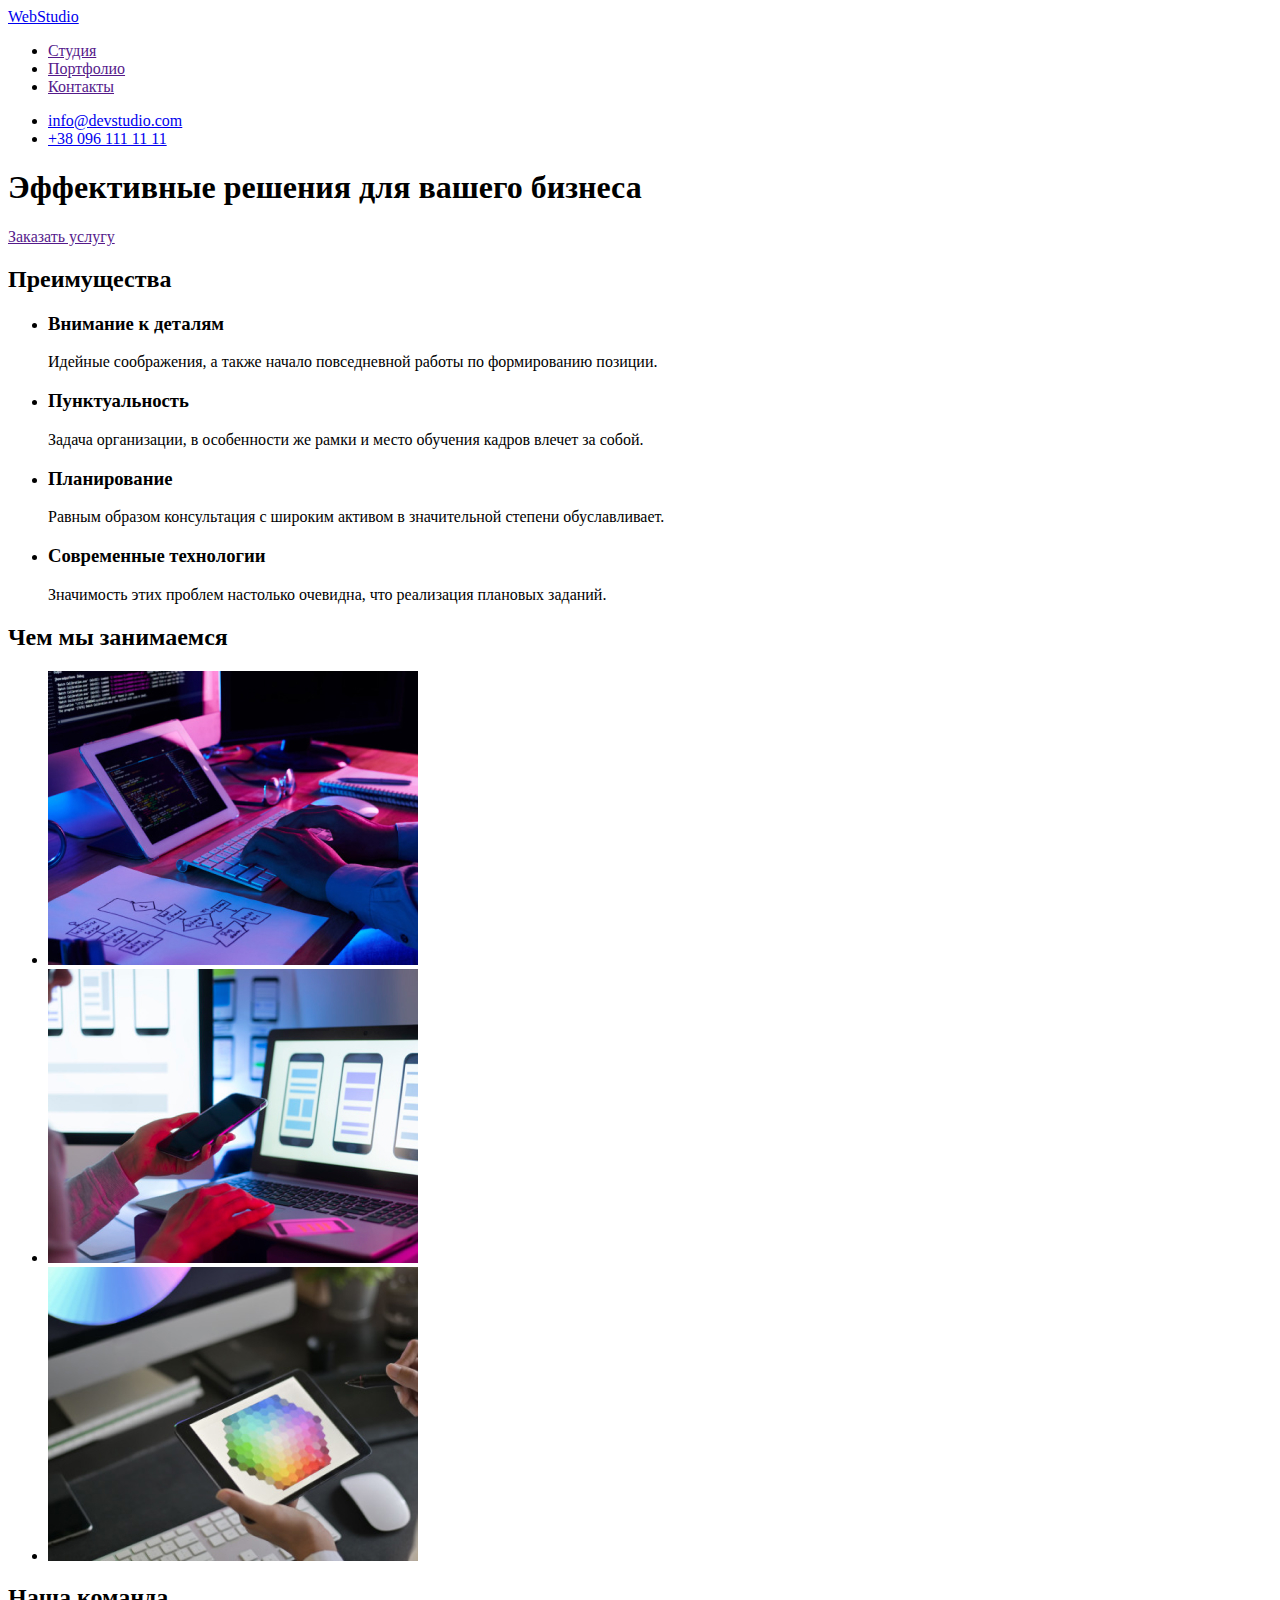
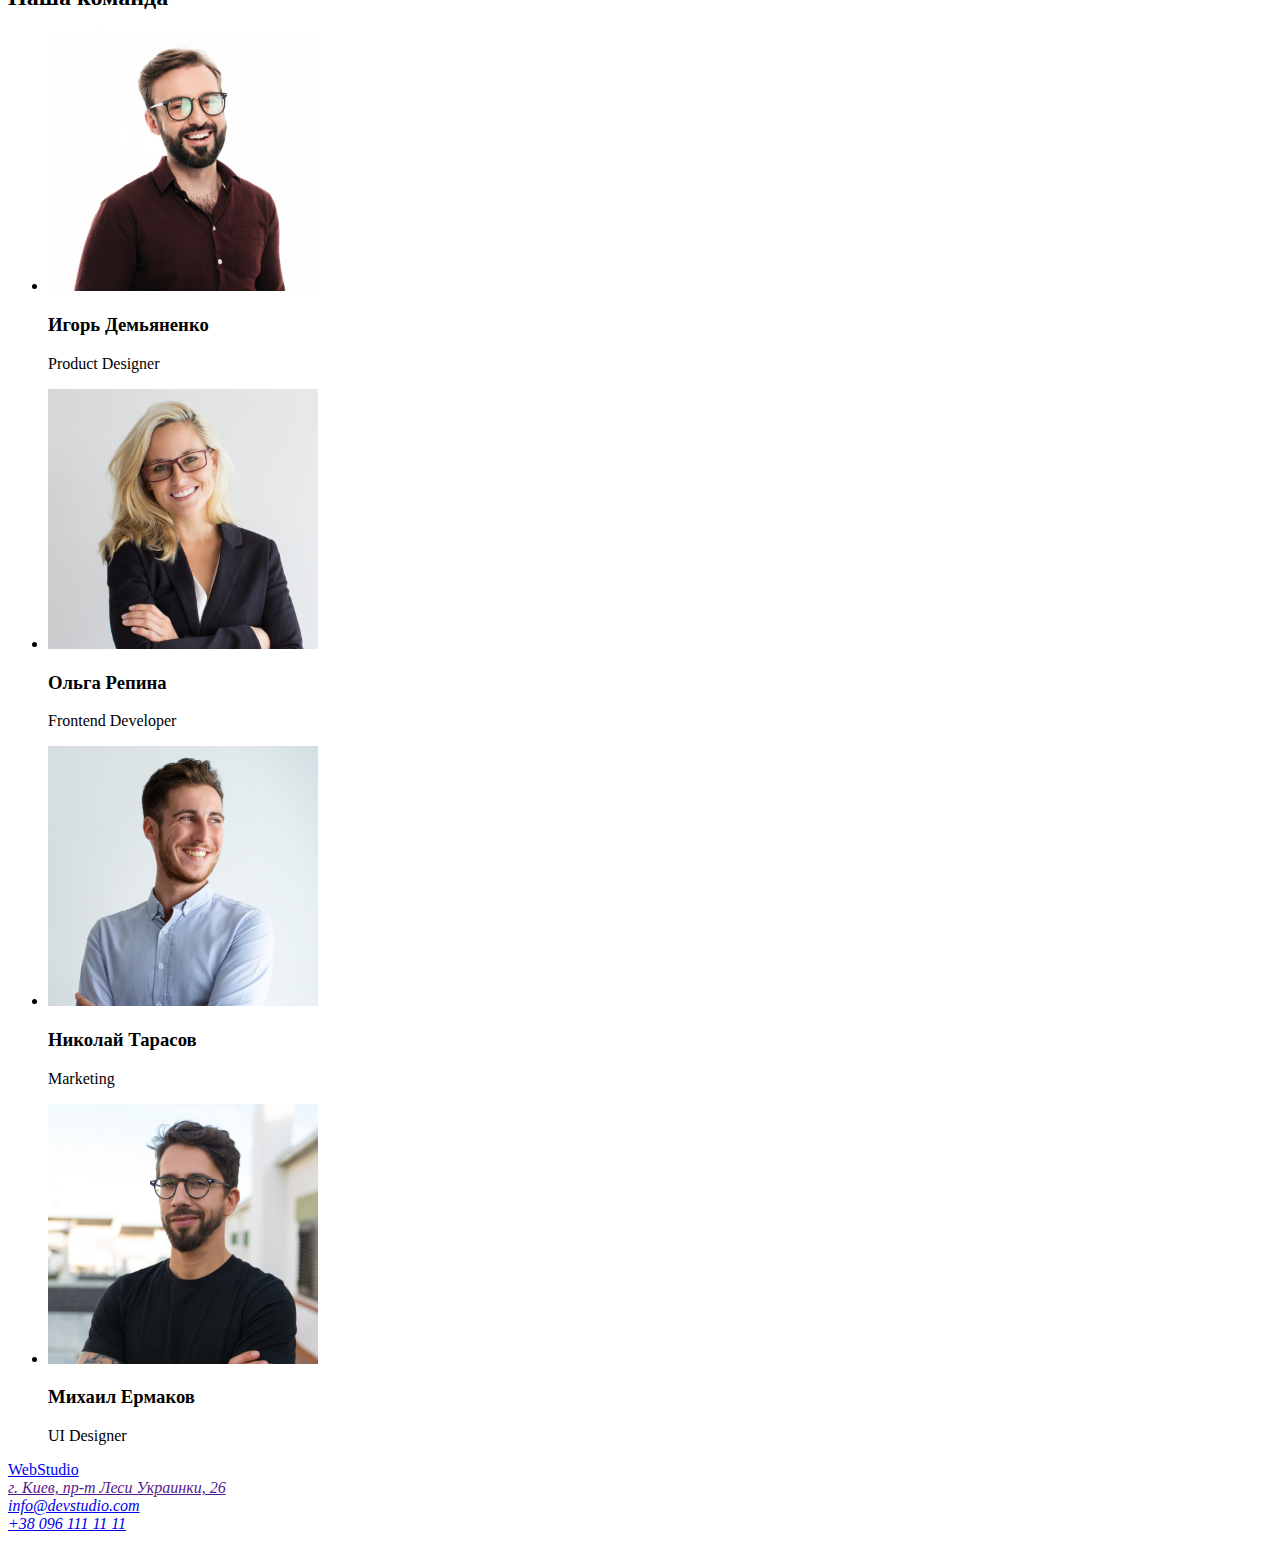
==== index.html @ 6c57a17e "Изменяет футер" ====
<!DOCTYPE html>
<html lang="en">
<head>
    <meta charset="UTF-8">
    <meta http-equiv="X-UA-Compatible" content="IE=edge">
    <meta name="viewport" content="width=device-width, initial-scale=1.0">
    <title>Web Studio</title>
</head>
<body>
        <!-- Шапка сайта-->
    <header>
        <nav>
            <a href="./index.html">WebStudio</a>
        <ul>
            <li><a href="">Студия</a></li>
            <li><a href="">Портфолио</a></li>
            <li><a href="">Контакты</a></li>
        </ul>
        </nav>
        <ul>
            <li><a href="mailto:info@devstudio.com">info@devstudio.com</a></li>
            <li><a href="tel:+38 096 111 11 11">+38 096 111 11 11</a></li>
        </ul>
    </header>
    <main>
             <!-- Герой -->
        <section>
            <h1>Эффективные решения для вашего бизнеса</h1>
            <a href="">Заказать услугу</a>
        </section>
            <!-- Преимущества -->
        <section>
            <h2>Преимущества</h2>
            <ul>
                <li>
                    <h3>Внимание к деталям</h3>
                    <p>Идейные соображения, а также начало повседневной работы по формированию позиции.</p>
                </li>
                <li>
                    <h3>Пунктуальность</h3>
                    <p>Задача организации, в особенности же рамки и место обучения кадров влечет за собой.</p>
                </li>
                <li>
                    <h3>Планирование</h3>
                    <p>Равным образом консультация с широким активом в значительной степени обуславливает.</p>
                </li>
                <li>
                    <h3>Современные технологии</h3>
                    <p>Значимость этих проблем настолько очевидна, что реализация плановых заданий.</p>
                </li>
            </ul>
        </section>
             <!-- Чем мы занимаемся -->
        <section>
            <h2>Чем мы занимаемся</h2>
            <ul>
                <li><a href=""><img src="./images/imgcomp.jpg" alt="робота за компютером" width="370" height="294"></a></li>
                <li><a href=""><img src="./images/imgtelefon.jpg" alt="робота за компютером" width="370" height="294"></a></li>
                <li><a href=""><img src="./images/imgrutina.jpg" alt="подбор цветов" width="370" height="294"></a></li>
            </ul>
        </section>
            <!-- Наша команда -->
        <section>
            <h2>Наша команда</h2>
            <ul>
                <li>
                    <img src="./images/Designer.jpg" alt="" width="270" height="260">
                    <h3>Игорь Демьяненко</h3>
                    <p>Product Designer</p>
                </li>
                <li>
                    <img src="./images/frontend_developer.jpg" alt="" width="270" height="260">
                    <h3>Ольга Репина</h3>
                    <p>Frontend Developer</p>
                </li>
                <li>
                    <img src="./images/marketing.jpg" alt="" width="270" height="260">
                    <h3>Николай Тарасов</h3>
                    <p>Marketing</p>
                </li>
                <li>
                    <img src="./images/UI_Designer.jpg" alt="" width="270" height="260">
                    <h3>Михаил Ермаков</h3>
                    <p>UI Designer</p>
                </li>
            </ul>
        </section>

    </main>
    <footer>
        <div>
            <a href="./index.html">WebStudio</a>
            <address>
               <a href="">г. Киев, пр-т Леси Украинки, 26</a> <br>
                <a href="mailto:info@devstudio.com">info@devstudio.com</a> <br>
                <a href="tel:+38 096 111 11 11">+38 096 111 11 11</a>
            
            </address>
        </div>
    </footer>
</body>
</html>
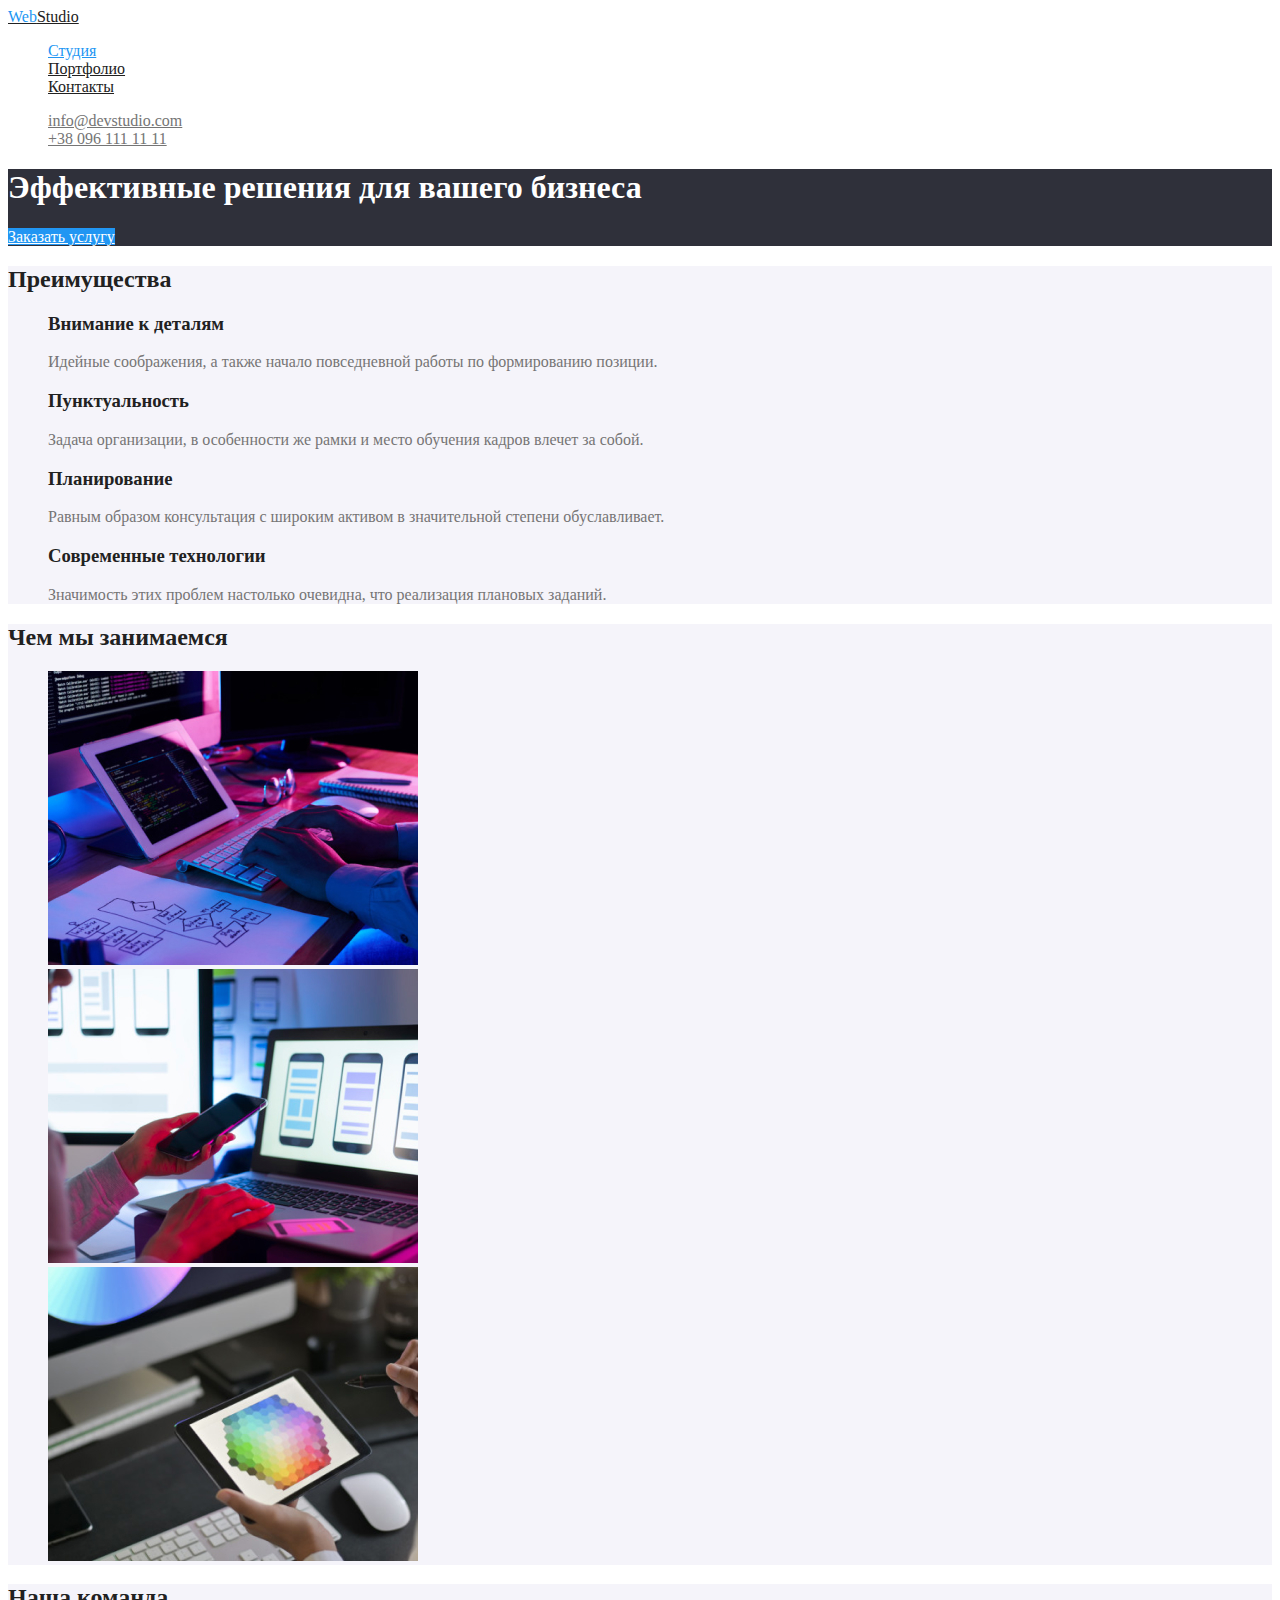
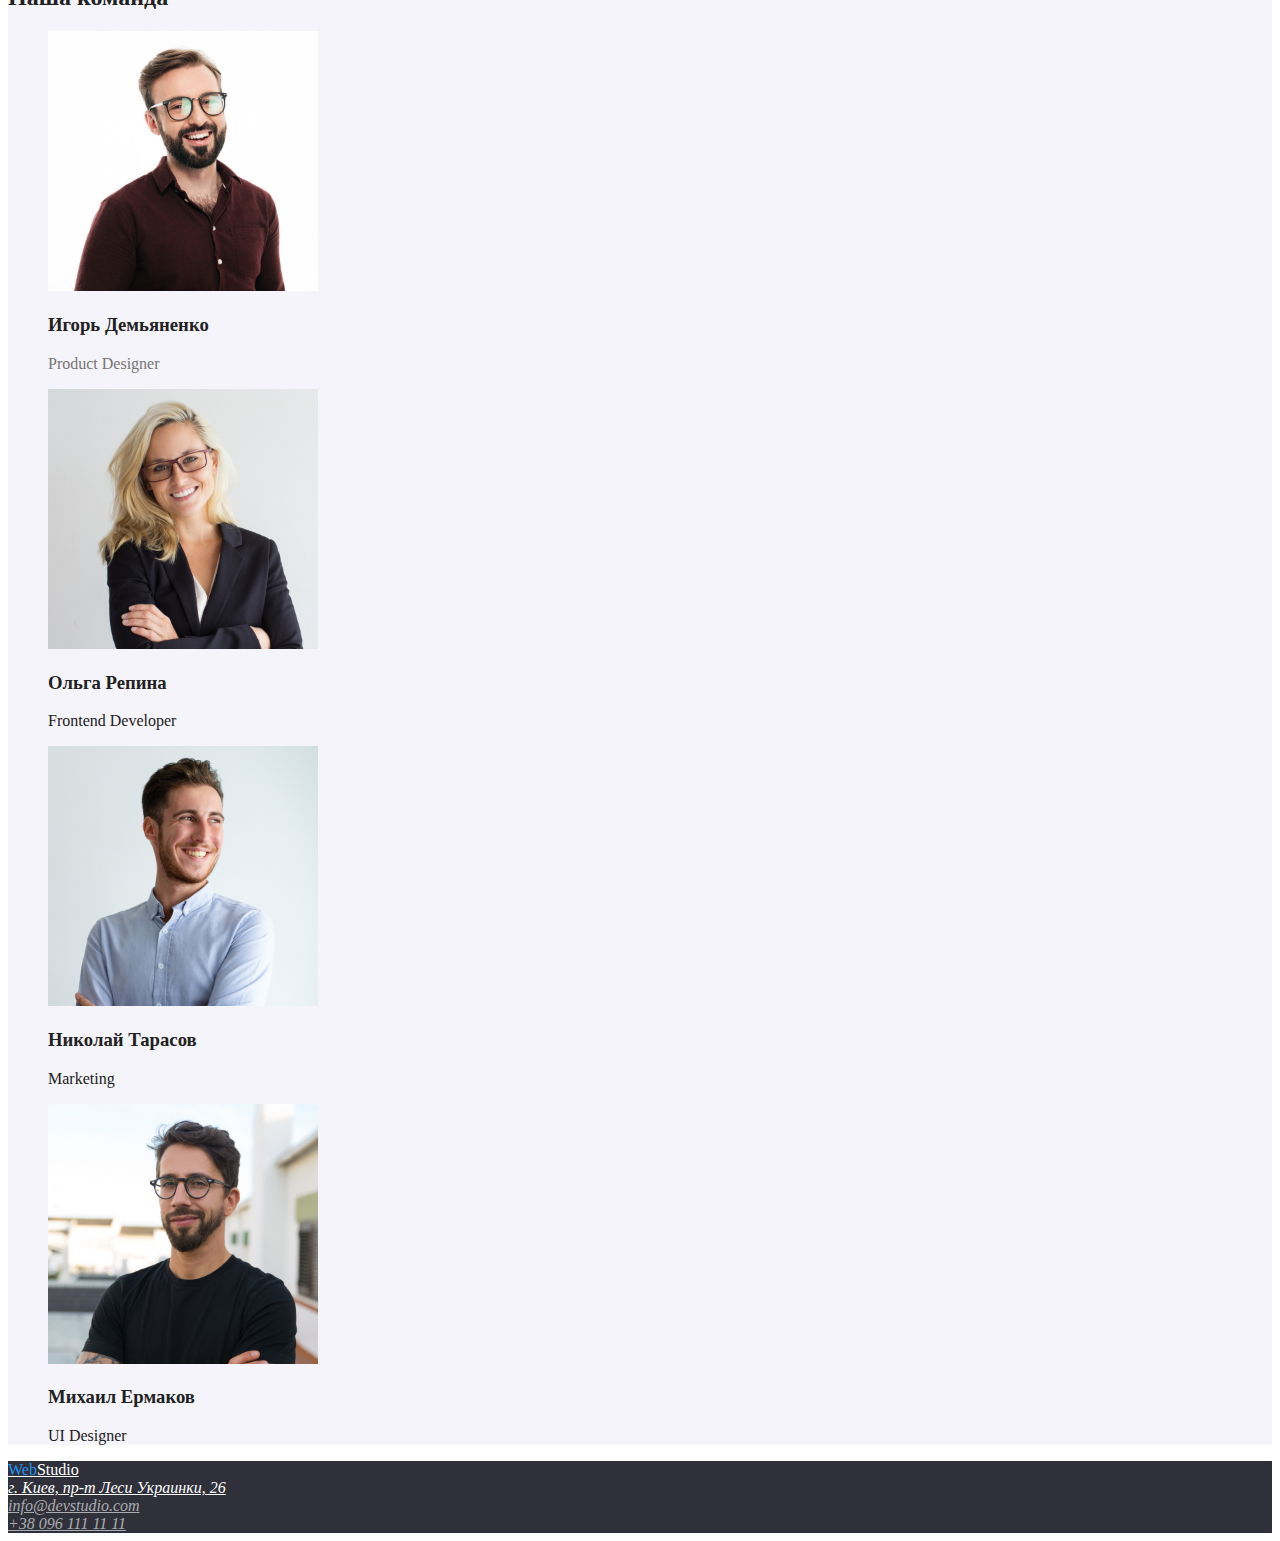
==== commit 01b614e4: "Добавляет стили в index.html" ====
--- a/index.html
+++ b/index.html
@@ -1,99 +1,101 @@
 <!DOCTYPE html>
-<html lang="en">
+<html lang="ru">
 <head>
     <meta charset="UTF-8">
     <meta http-equiv="X-UA-Compatible" content="IE=edge">
     <meta name="viewport" content="width=device-width, initial-scale=1.0">
     <title>Web Studio</title>
+    <link rel="stylesheet" href="./css/styles.css">
 </head>
 <body>
         <!-- Шапка сайта-->
-    <header>
+    <header class="page-header">
         <nav>
-            <a href="./index.html">WebStudio</a>
-        <ul>
-            <li><a href="">Студия</a></li>
-            <li><a href="">Портфолио</a></li>
-            <li><a href="">Контакты</a></li>
+            <a href="./index.html" class="logo"> <span class="logo-accent">Web</span>Studio</a>
+        <ul class="site-nav list">
+            <li><a href="./index.html" class="link current">Студия</a></li>
+            <li><a href="./portfolio.html" class="link">Портфолио</a></li>
+            <li><a href="" class="link">Контакты</a></li>
         </ul>
         </nav>
-        <ul>
-            <li><a href="mailto:info@devstudio.com">info@devstudio.com</a></li>
-            <li><a href="tel:+38 096 111 11 11">+38 096 111 11 11</a></li>
+        <ul class="auth-nav list">
+            <li><a href="mailto:info@devstudio.com" class="link">info@devstudio.com</a></li>
+            <li><a href="tel:380961111111" class="link">+38 096 111 11 11</a></li>
         </ul>
     </header>
     <main>
              <!-- Герой -->
-        <section>
-            <h1>Эффективные решения для вашего бизнеса</h1>
-            <a href="">Заказать услугу</a>
+        <section class="section-hero">
+            <h1 class="hero-title">Эффективные решения для вашего бизнеса</h1>
+            <a href="" class="botton list">Заказать услугу</a>
         </section>
             <!-- Преимущества -->
-        <section>
-            <h2>Преимущества</h2>
-            <ul>
+        <section class="section">
+            <h2 class="section-title">Преимущества</h2>
+            <ul class="section-features list">
                 <li>
-                    <h3>Внимание к деталям</h3>
-                    <p>Идейные соображения, а также начало повседневной работы по формированию позиции.</p>
+                    <h3 >Внимание к деталям</h3>
+                    <p class="text">Идейные соображения, а также начало повседневной работы по формированию позиции.</p>
                 </li>
                 <li>
-                    <h3>Пунктуальность</h3>
-                    <p>Задача организации, в особенности же рамки и место обучения кадров влечет за собой.</p>
+                    <h3 >Пунктуальность</h3>
+                    <p class="text">Задача организации, в особенности же рамки и место обучения кадров влечет за собой.</p>
                 </li>
                 <li>
-                    <h3>Планирование</h3>
-                    <p>Равным образом консультация с широким активом в значительной степени обуславливает.</p>
+                    <h3 >Планирование</h3>
+                    <p class="text">Равным образом консультация с широким активом в значительной степени обуславливает.</p>
                 </li>
                 <li>
-                    <h3>Современные технологии</h3>
-                    <p>Значимость этих проблем настолько очевидна, что реализация плановых заданий.</p>
+                    <h3 >Современные технологии</h3>
+                    <p class="text">Значимость этих проблем настолько очевидна, что реализация плановых заданий.</p>
                 </li>
             </ul>
         </section>
              <!-- Чем мы занимаемся -->
-        <section>
-            <h2>Чем мы занимаемся</h2>
-            <ul>
+        <section class="section">
+            <h2 class="section-title">Чем мы занимаемся</h2>
+            <ul class="section-work list">
                 <li><a href=""><img src="./images/imgcomp.jpg" alt="робота за компютером" width="370" height="294"></a></li>
                 <li><a href=""><img src="./images/imgtelefon.jpg" alt="робота за компютером" width="370" height="294"></a></li>
                 <li><a href=""><img src="./images/imgrutina.jpg" alt="подбор цветов" width="370" height="294"></a></li>
             </ul>
         </section>
             <!-- Наша команда -->
-        <section>
-            <h2>Наша команда</h2>
-            <ul>
+        <section class="section">
+            <h2 class="section-title">Наша команда</h2>
+            <ul class="section-team list">
                 <li>
                     <img src="./images/Designer.jpg" alt="" width="270" height="260">
-                    <h3>Игорь Демьяненко</h3>
-                    <p>Product Designer</p>
+                    <h3 >Игорь Демьяненко</h3>
+                    <p class="text">Product Designer</p>
                 </li>
                 <li>
                     <img src="./images/frontend_developer.jpg" alt="" width="270" height="260">
-                    <h3>Ольга Репина</h3>
+                    <h3 >Ольга Репина</h3>
                     <p>Frontend Developer</p>
                 </li>
                 <li>
                     <img src="./images/marketing.jpg" alt="" width="270" height="260">
-                    <h3>Николай Тарасов</h3>
+                    <h3 >Николай Тарасов</h3>
                     <p>Marketing</p>
                 </li>
                 <li>
                     <img src="./images/UI_Designer.jpg" alt="" width="270" height="260">
-                    <h3>Михаил Ермаков</h3>
+                    <h3 >Михаил Ермаков</h3>
                     <p>UI Designer</p>
                 </li>
             </ul>
         </section>
 
     </main>
-    <footer>
-        <div>
-            <a href="./index.html">WebStudio</a>
+    <!-- Футер -->
+    <footer class="section-footer">
+        <div class="auth-nav">
+            <a href="./index.html" class="logo"> <span class="logo-accent">Web</span>Studio</a>
             <address>
-               <a href="">г. Киев, пр-т Леси Украинки, 26</a> <br>
-                <a href="mailto:info@devstudio.com">info@devstudio.com</a> <br>
-                <a href="tel:+38 096 111 11 11">+38 096 111 11 11</a>
+               <a href="" class="address">г. Киев, пр-т Леси Украинки, 26</a> <br>
+                <a href="mailto:info@devstudio.com" class="contact">info@devstudio.com</a> <br>
+                <a href="tel:380961111111" class="contact">+38 096 111 11 11</a>
             
             </address>
         </div>
--- a/css/styles.css
+++ b/css/styles.css
@@ -0,0 +1,90 @@
+body {
+  color: var(--primary-text-color);
+}
+h1,
+h2,
+h3,
+h4,
+h5,
+h6 {
+  color: var(--primary-text-color);
+}
+.list {
+  list-style: none;
+}
+/* Основной цвет color: */
+:root {
+  --primary-text-color: #212121;
+  --accent-color: #2196f3;
+  --title-text-color: #757575;
+  --secondary-text-color: rgba(255, 255, 255, 0.6);
+  --accent-white-color: #ffffff;
+  --bg-color: #f5f4fa;
+  --bg-color-accent: #2f303a;
+}
+/* Герой */
+.section-hero {
+  background-color: var(--bg-color-accent);
+}
+.section-hero .hero-title {
+  color: var(--accent-white-color);
+}
+.section-hero .botton {
+  color: var(--accent-white-color);
+  background-color: var(--accent-color);
+}
+
+/* Шапка сайта */
+.page-header .logo {
+  color: var(--primary-text-color);
+}
+.page-header .logo-accent {
+  color: var(--accent-color);
+}
+.site-nav .link {
+  color: var(--primary-text-color);
+}
+.site-nav .link:hover,
+.site-nav .link:focus {
+  color: var(--accent-color);
+}
+.site-nav .link.current {
+  color: var(--accent-color);
+}
+
+.auth-nav .link {
+  color: var(--title-text-color);
+}
+.auth-nav .link:hover,
+.auth-nav .link:focus {
+  color: var(--accent-color);
+}
+.section {
+  background-color: var(--bg-color);
+}
+
+/* Преимущества */
+
+.section-features .text {
+  color: var(--title-text-color);
+}
+/* Команда */
+.section-team .text {
+  color: var(--title-text-color);
+}
+/* Футер */
+.section-footer {
+  background-color: var(--bg-color-accent);
+}
+.section-footer .logo {
+  color: var(--accent-white-color);
+}
+.section-footer .logo-accent {
+  color: var(--accent-color);
+}
+.section-footer .address {
+  color: var(--accent-white-color);
+}
+.section-footer .contact {
+  color: var(--secondary-text-color);
+}
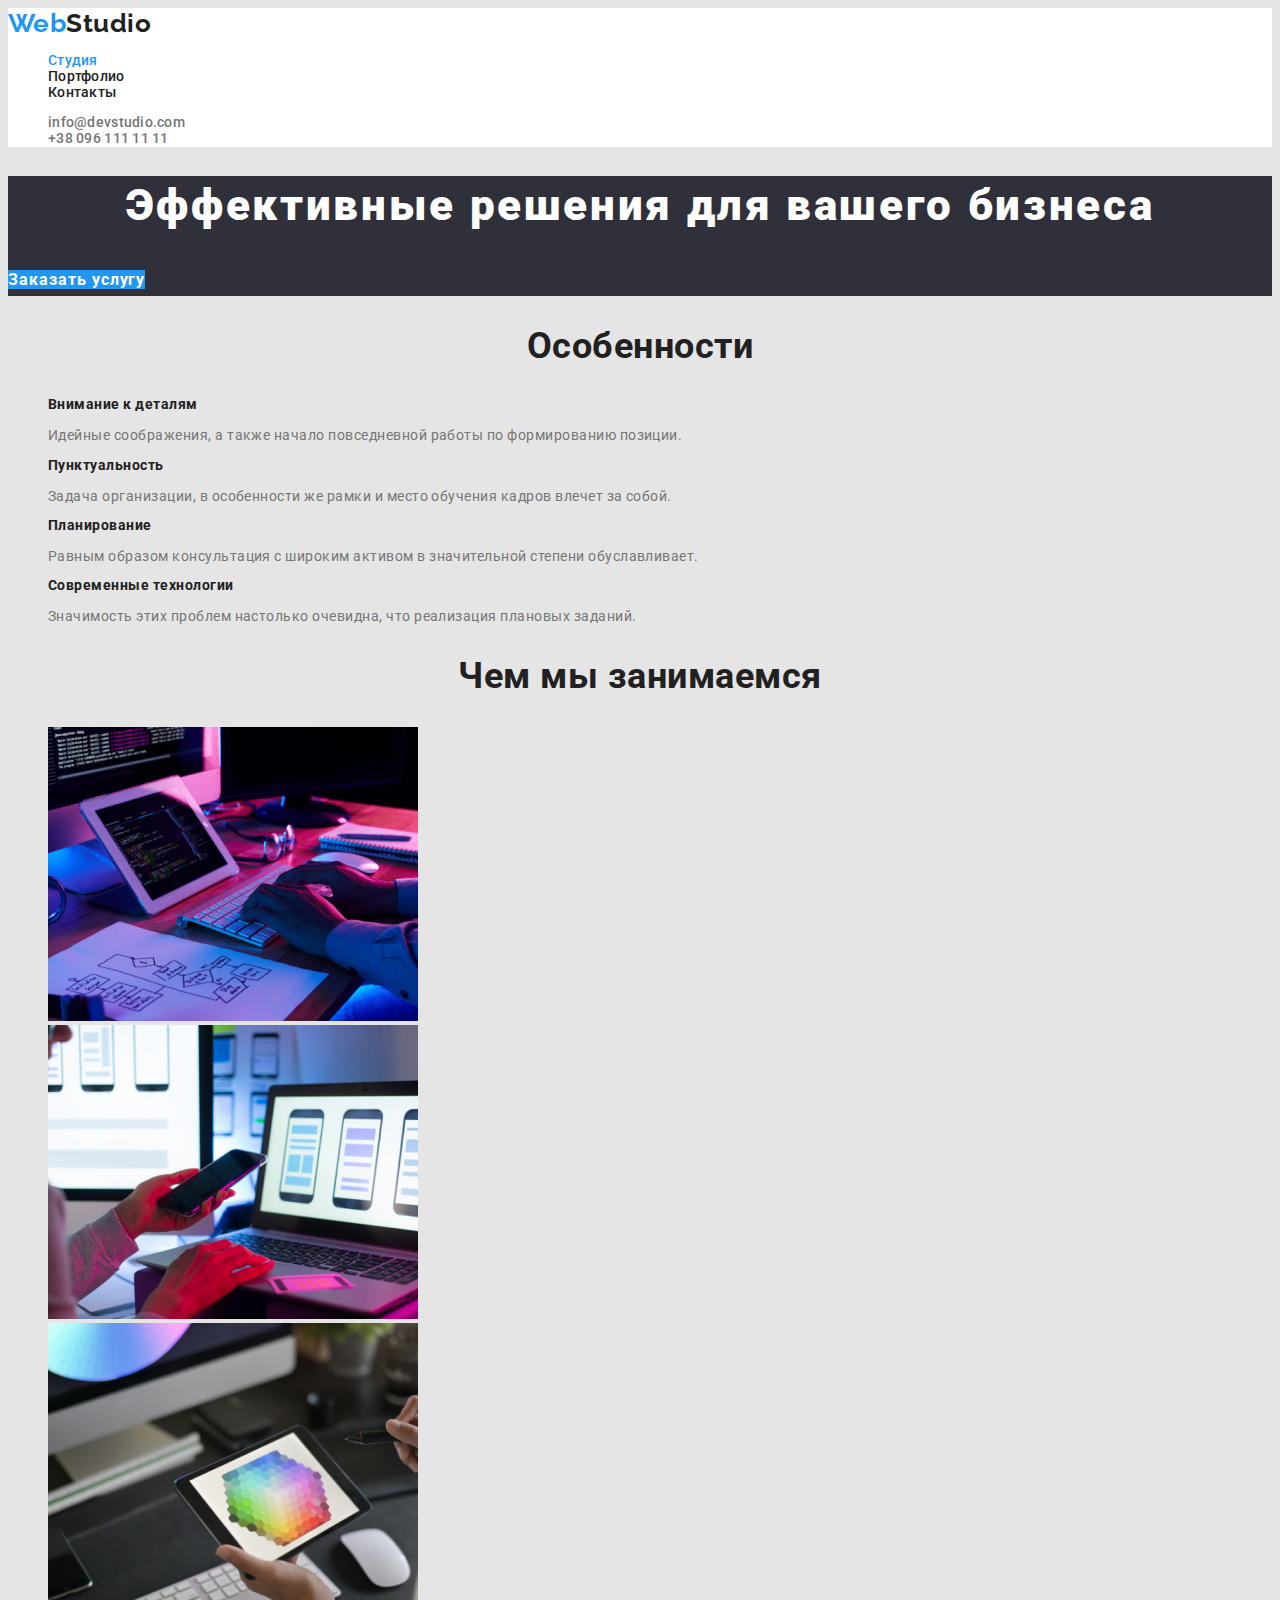
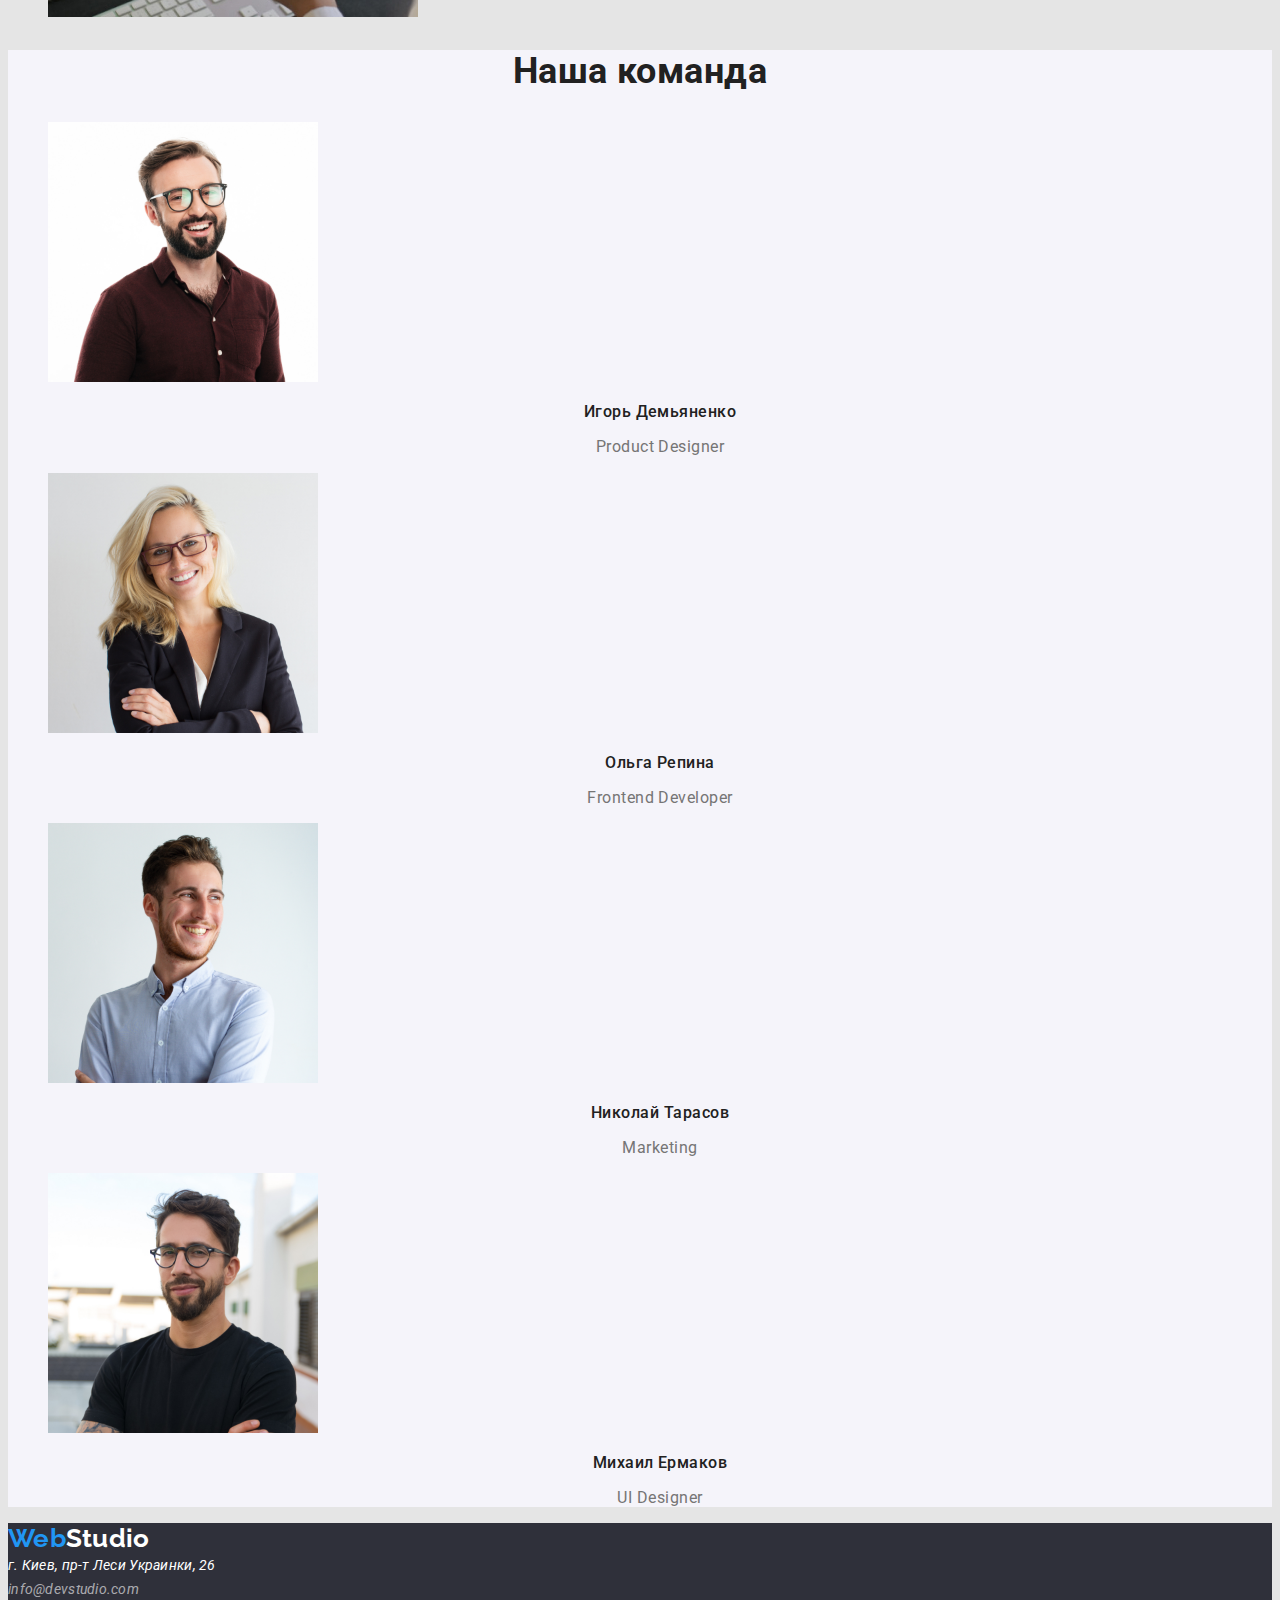
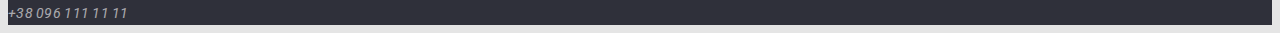
==== commit 657570d1: "Добавляет цвет та стили" ====
--- a/index.html
+++ b/index.html
@@ -5,6 +5,11 @@
     <meta http-equiv="X-UA-Compatible" content="IE=edge">
     <meta name="viewport" content="width=device-width, initial-scale=1.0">
     <title>Web Studio</title>
+    <link rel="preconnect" href="https://fonts.googleapis.com">
+    <link rel="preconnect" href="https://fonts.gstatic.com" crossorigin>
+    <link href="https://fonts.googleapis.com/css2?family=Raleway:wght@700&family=Roboto:wght@400;500;700;900&display=swap"
+        rel="stylesheet">
+
     <link rel="stylesheet" href="./css/styles.css">
 </head>
 <body>
@@ -29,24 +34,24 @@
             <h1 class="hero-title">Эффективные решения для вашего бизнеса</h1>
             <a href="" class="botton list">Заказать услугу</a>
         </section>
-            <!-- Преимущества -->
+            <!-- Особенности -->
         <section class="section">
-            <h2 class="section-title">Преимущества</h2>
+            <h2 class="section-title">Особенности</h2>
             <ul class="section-features list">
                 <li>
-                    <h3 >Внимание к деталям</h3>
+                    <h3 class="subtitle">Внимание к деталям</h3>
                     <p class="text">Идейные соображения, а также начало повседневной работы по формированию позиции.</p>
                 </li>
                 <li>
-                    <h3 >Пунктуальность</h3>
+                    <h3 class="subtitle">Пунктуальность</h3>
                     <p class="text">Задача организации, в особенности же рамки и место обучения кадров влечет за собой.</p>
                 </li>
                 <li>
-                    <h3 >Планирование</h3>
+                    <h3 class="subtitle">Планирование</h3>
                     <p class="text">Равным образом консультация с широким активом в значительной степени обуславливает.</p>
                 </li>
                 <li>
-                    <h3 >Современные технологии</h3>
+                    <h3 class="subtitle">Современные технологии</h3>
                     <p class="text">Значимость этих проблем настолько очевидна, что реализация плановых заданий.</p>
                 </li>
             </ul>
@@ -61,28 +66,28 @@
             </ul>
         </section>
             <!-- Наша команда -->
-        <section class="section">
+        <section class="section team">
             <h2 class="section-title">Наша команда</h2>
             <ul class="section-team list">
                 <li>
                     <img src="./images/Designer.jpg" alt="" width="270" height="260">
-                    <h3 >Игорь Демьяненко</h3>
+                    <h3 class="subtitle">Игорь Демьяненко</h3>
                     <p class="text">Product Designer</p>
                 </li>
                 <li>
                     <img src="./images/frontend_developer.jpg" alt="" width="270" height="260">
-                    <h3 >Ольга Репина</h3>
-                    <p>Frontend Developer</p>
+                    <h3 class="subtitle">Ольга Репина</h3>
+                    <p class="text">Frontend Developer</p>
                 </li>
                 <li>
                     <img src="./images/marketing.jpg" alt="" width="270" height="260">
-                    <h3 >Николай Тарасов</h3>
-                    <p>Marketing</p>
+                    <h3 class="subtitle">Николай Тарасов</h3>
+                    <p class="text">Marketing</p>
                 </li>
                 <li>
                     <img src="./images/UI_Designer.jpg" alt="" width="270" height="260">
-                    <h3 >Михаил Ермаков</h3>
-                    <p>UI Designer</p>
+                    <h3 class="subtitle">Михаил Ермаков</h3>
+                    <p class="text">UI Designer</p>
                 </li>
             </ul>
         </section>
--- a/css/styles.css
+++ b/css/styles.css
@@ -1,48 +1,53 @@
 body {
   color: var(--primary-text-color);
+  background-color: var(--primary-bg-color);
+
+  font-family: "Roboto", sans-serif;
+  letter-spacing: 0.03em;
 }
-h1,
-h2,
-h3,
-h4,
-h5,
-h6 {
-  color: var(--primary-text-color);
-}
+
 .list {
   list-style: none;
 }
-/* Основной цвет color: */
+
 :root {
   --primary-text-color: #212121;
   --accent-color: #2196f3;
   --title-text-color: #757575;
   --secondary-text-color: rgba(255, 255, 255, 0.6);
   --accent-white-color: #ffffff;
+
   --bg-color: #f5f4fa;
-  --bg-color-accent: #2f303a;
-}
-/* Герой */
-.section-hero {
-  background-color: var(--bg-color-accent);
-}
-.section-hero .hero-title {
-  color: var(--accent-white-color);
-}
-.section-hero .botton {
-  color: var(--accent-white-color);
-  background-color: var(--accent-color);
+  --accent-bg-color: #2f303a;
+  --primary-bg-color: #e5e5e5;
 }
 
 /* Шапка сайта */
-.page-header .logo {
+.page-header {
+  background-color: var(--accent-white-color);
+}
+.logo {
   color: var(--primary-text-color);
+  text-decoration: none;
+
+  font-family: "Raleway", sans-serif;
+  font-weight: 700;
+  font-size: 26px;
+  line-height: 1.19;
 }
-.page-header .logo-accent {
+.logo-accent {
   color: var(--accent-color);
+}
+.site-nav,
+.auth-nav {
+  font-weight: 500;
+  font-size: 14px;
+  line-height: 1.14;
+  letter-spacing: 0.02em;
 }
 .site-nav .link {
   color: var(--primary-text-color);
+  text-decoration: none;
 }
 .site-nav .link:hover,
 .site-nav .link:focus {
@@ -54,37 +59,127 @@
 
 .auth-nav .link {
   color: var(--title-text-color);
+  text-decoration: none;
 }
 .auth-nav .link:hover,
 .auth-nav .link:focus {
   color: var(--accent-color);
 }
+
+/* Герой */
+.section-hero {
+  background-color: var(--accent-bg-color);
+}
+.section-hero .hero-title {
+  color: var(--accent-white-color);
+
+  font-weight: 900;
+  font-size: 44px;
+  line-height: 1.36;
+
+  text-align: center;
+  letter-spacing: 0.06em;
+}
+.section-hero .botton {
+  color: var(--accent-white-color);
+  background-color: var(--accent-color);
+  text-decoration: none;
+
+  font-weight: 700;
+  font-size: 16px;
+  line-height: 1.88;
+  letter-spacing: 0.06em;
+}
+
+/* Секции */
 .section {
+  background-color: var(--primary-bg-color);
+}
+.section-title {
+  font-weight: 700;
+  font-size: 36px;
+  line-height: 1.17;
+  text-align: center;
+}
+
+/* Особенности */
+.section-features .subtitle {
+  font-weight: 700;
+  font-size: 14px;
+  line-height: 1.14;
+}
+.section-features .text {
+  color: var(--title-text-color);
+
+  font-size: 14px;
+  line-height: 1.17;
+}
+/* Команда */
+.team {
   background-color: var(--bg-color);
 }
-
-/* Преимущества */
-
-.section-features .text {
-  color: var(--title-text-color);
+.section-team .subtitle {
+  font-weight: 500;
+  font-size: 16px;
+  line-height: 1.19;
+  text-align: center;
 }
-/* Команда */
 .section-team .text {
   color: var(--title-text-color);
+
+  font-size: 16px;
+  line-height: 1.19;
+  text-align: center;
 }
 /* Футер */
 .section-footer {
-  background-color: var(--bg-color-accent);
+  background-color: var(--accent-bg-color);
 }
 .section-footer .logo {
   color: var(--accent-white-color);
 }
-.section-footer .logo-accent {
-  color: var(--accent-color);
-}
+
 .section-footer .address {
   color: var(--accent-white-color);
 }
+.section-footer .address,
+.section-footer .contact {
+  text-decoration: none;
+  font-weight: 400;
+  font-size: 14px;
+  line-height: 1.71;
+}
+
 .section-footer .contact {
   color: var(--secondary-text-color);
 }
+/* Портфолио*/
+/* Фильтр */
+.portfolio-nav .botton {
+  font-weight: 500;
+  font-size: 16px;
+  line-height: 1.62;
+}
+.portfolio-nav .link {
+  color: var(--primary-text-color);
+  text-decoration: none;
+}
+.portfolio-nav .link:hover,
+.portfolio-nav .link:focus {
+  color: var(--accent-white-color);
+  background-color: var(--accent-color);
+}
+/* Портфолио список работ */
+.portfolio-items .title {
+  font-weight: 700;
+  font-size: 18px;
+  line-height: 2;
+  letter-spacing: 0.06em;
+}
+.portfolio-items .text {
+  color: var(--title-text-color);
+
+  font-size: 16px;
+  line-height: 1.88;
+  letter-spacing: 0.03em;
+}
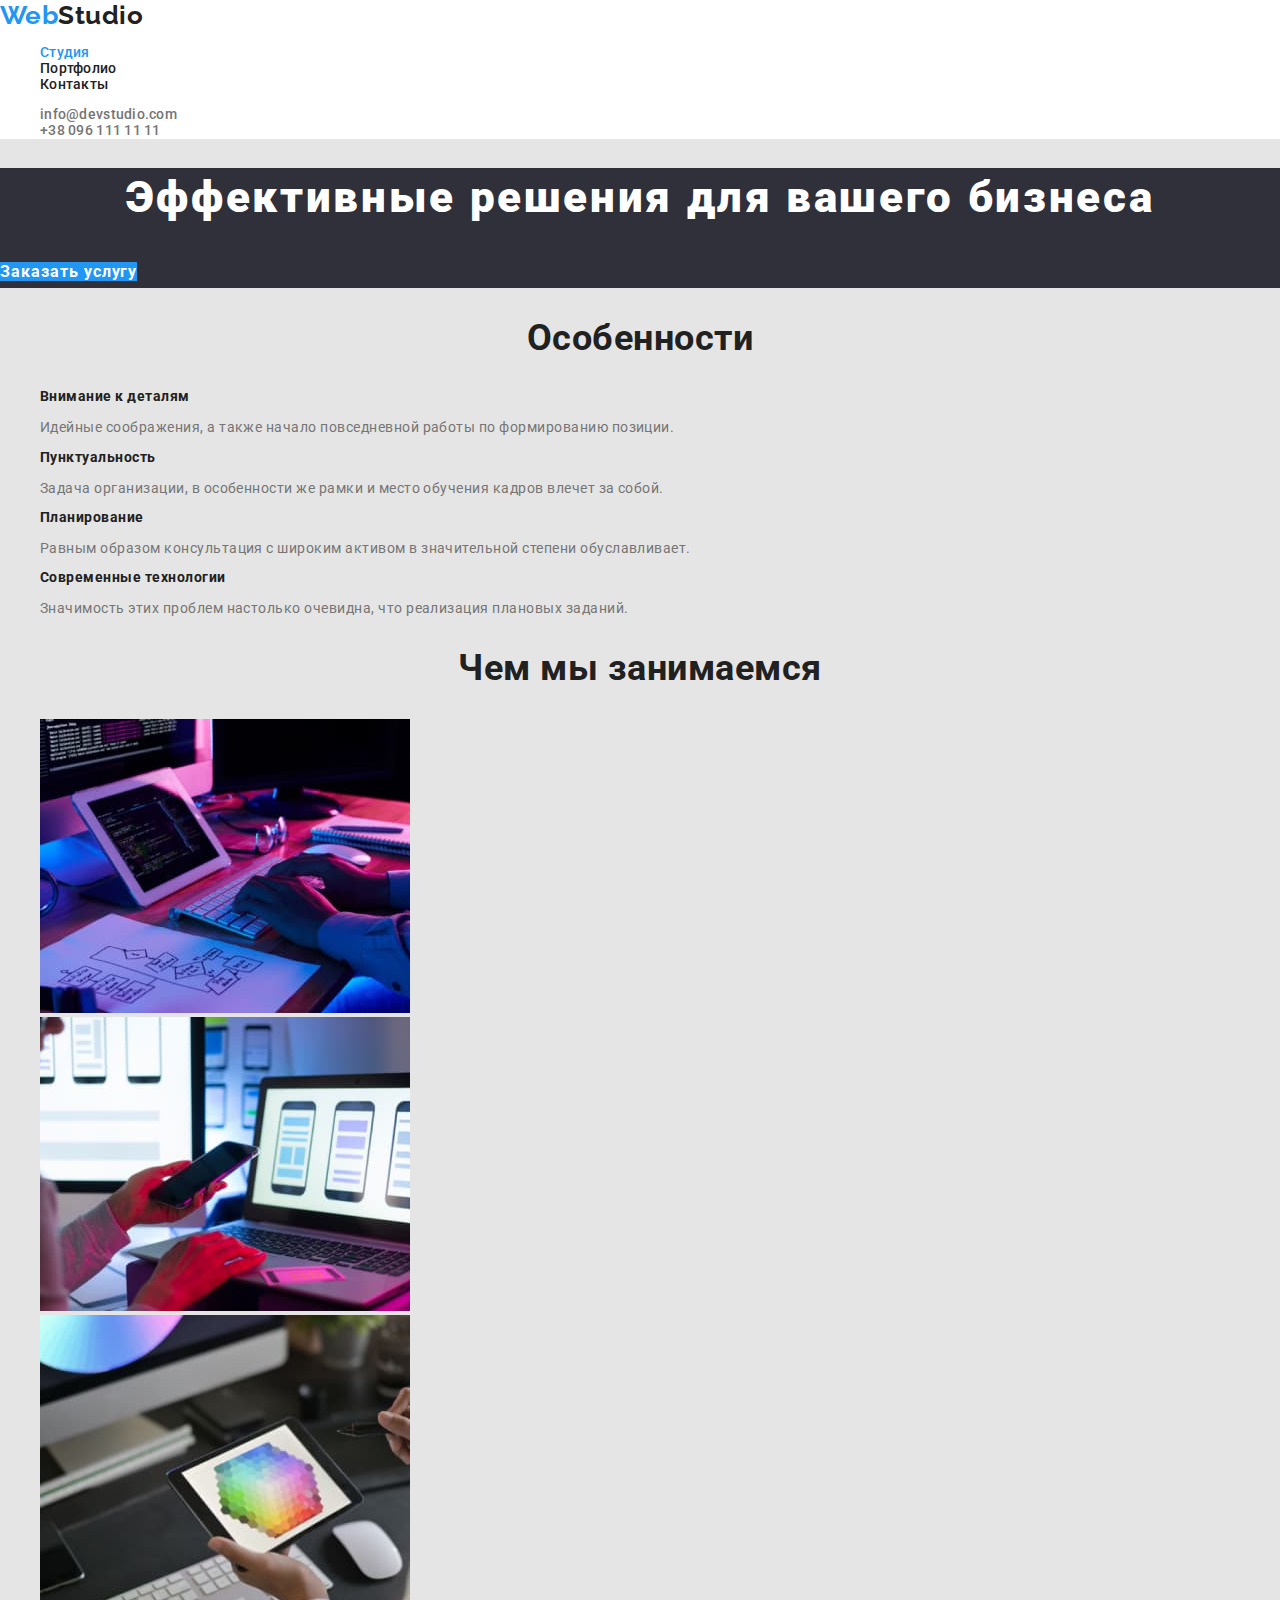
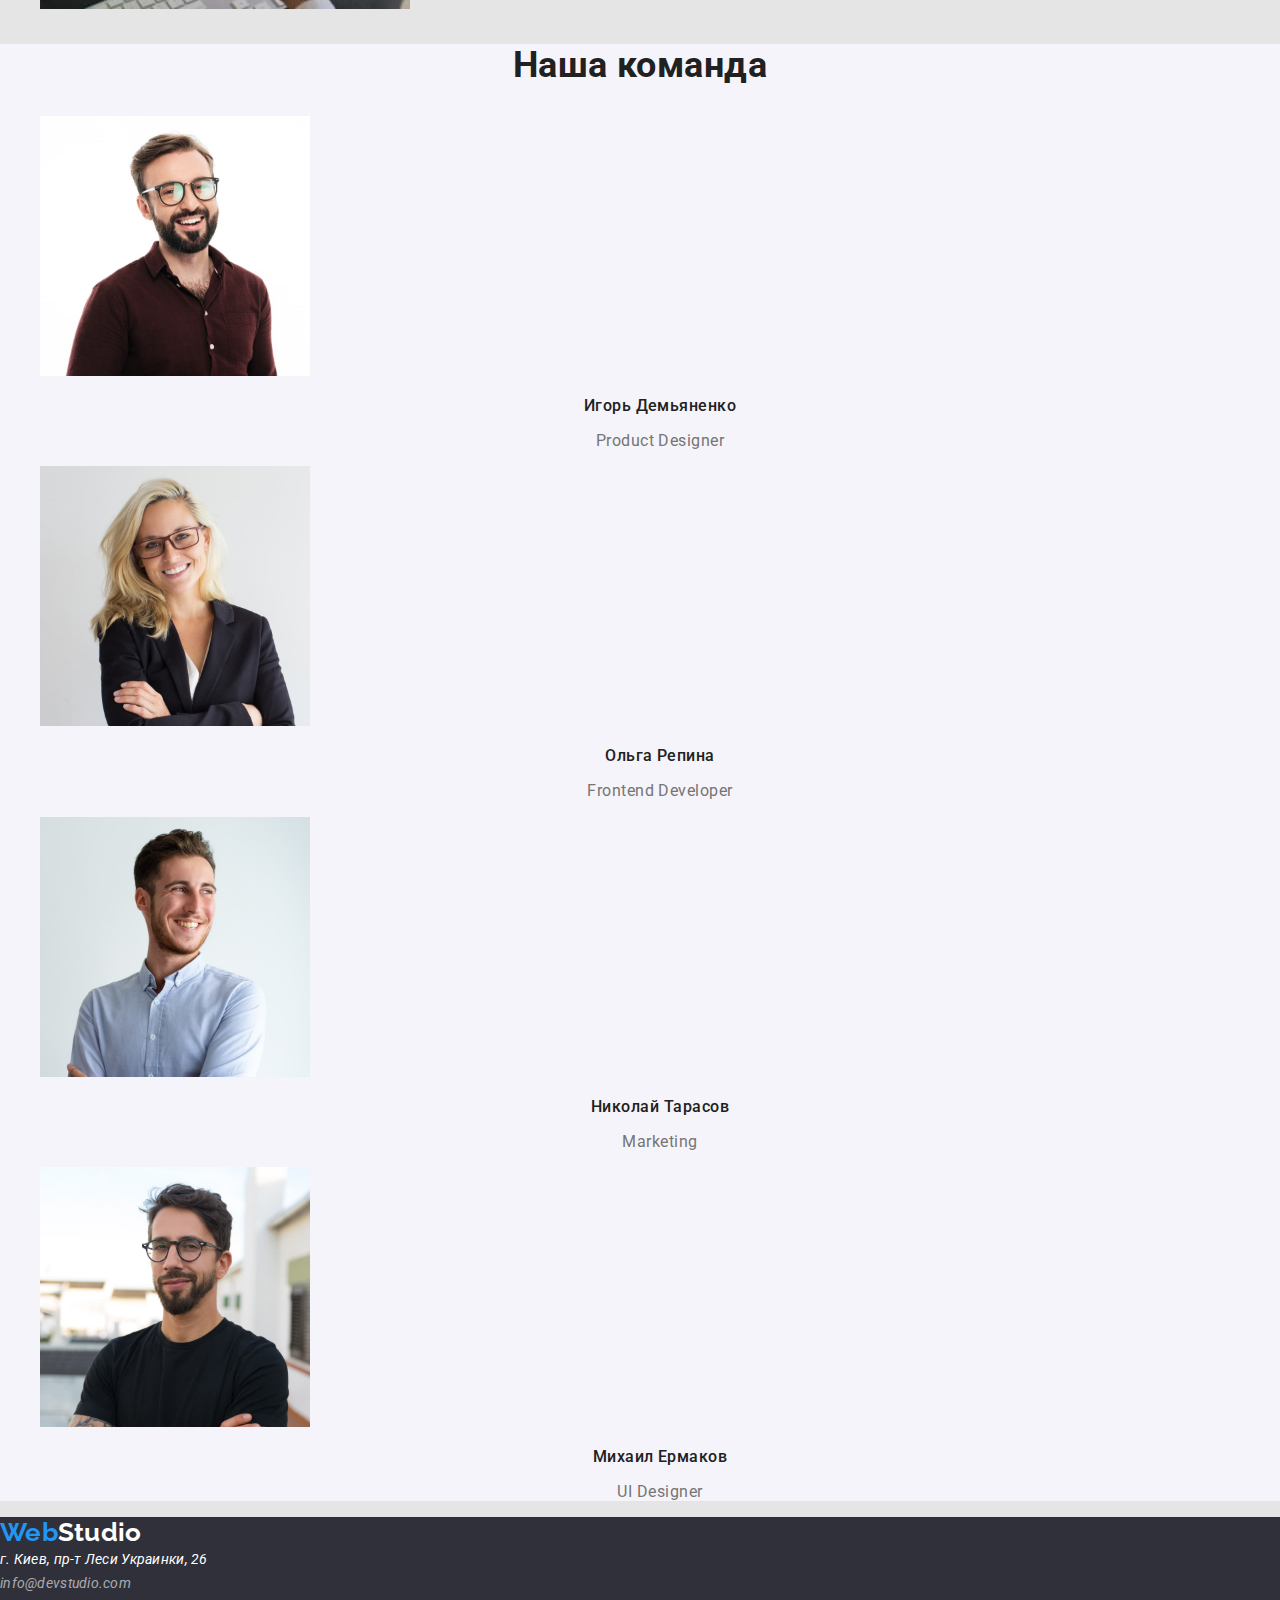
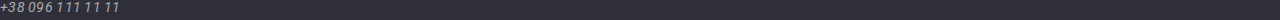
==== commit f5af8aa0: "Добавляет нормализацию картинок" ====
--- a/index.html
+++ b/index.html
@@ -9,7 +9,7 @@
     <link rel="preconnect" href="https://fonts.gstatic.com" crossorigin>
     <link href="https://fonts.googleapis.com/css2?family=Raleway:wght@700&family=Roboto:wght@400;500;700;900&display=swap"
         rel="stylesheet">
-
+    <link rel="stylesheet" href="https://cdnjs.cloudflare.com/ajax/libs/modern-normalize/1.1.0/modern-normalize.min.css">
     <link rel="stylesheet" href="./css/styles.css">
 </head>
 <body>
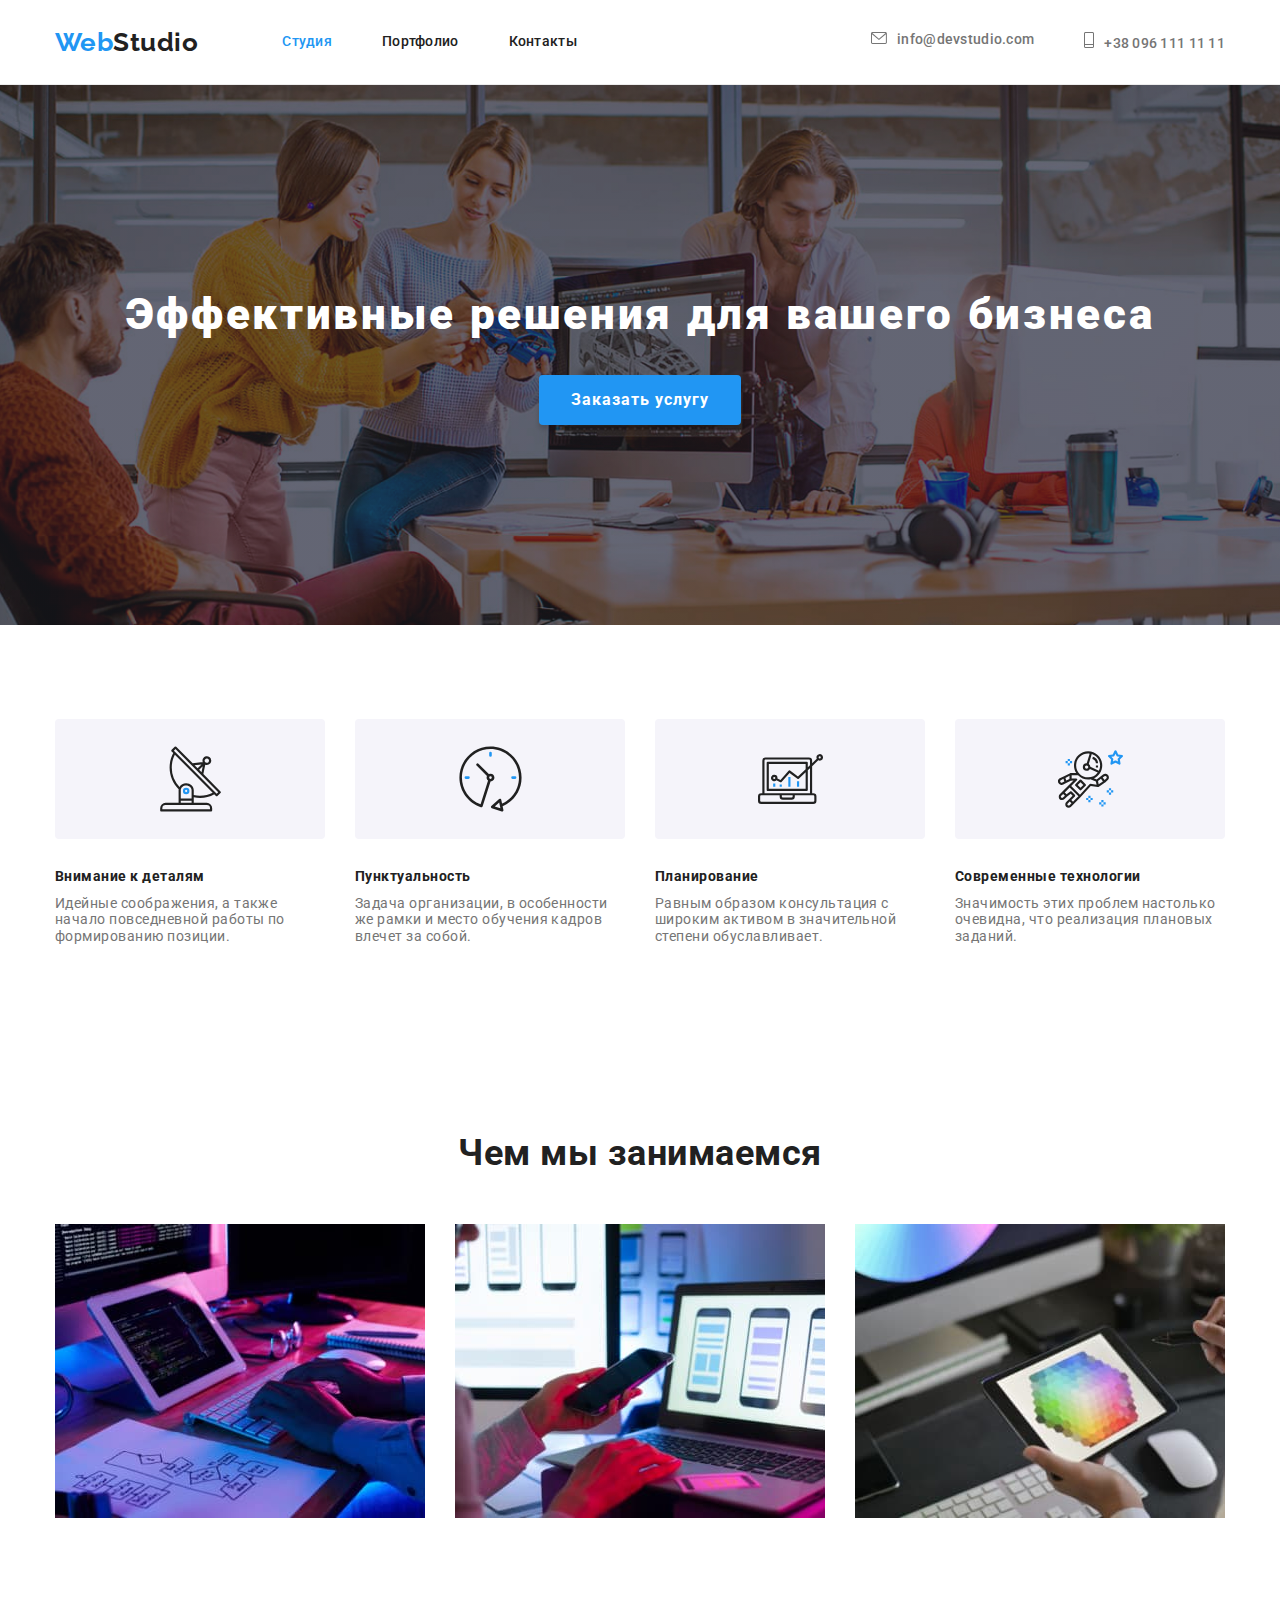
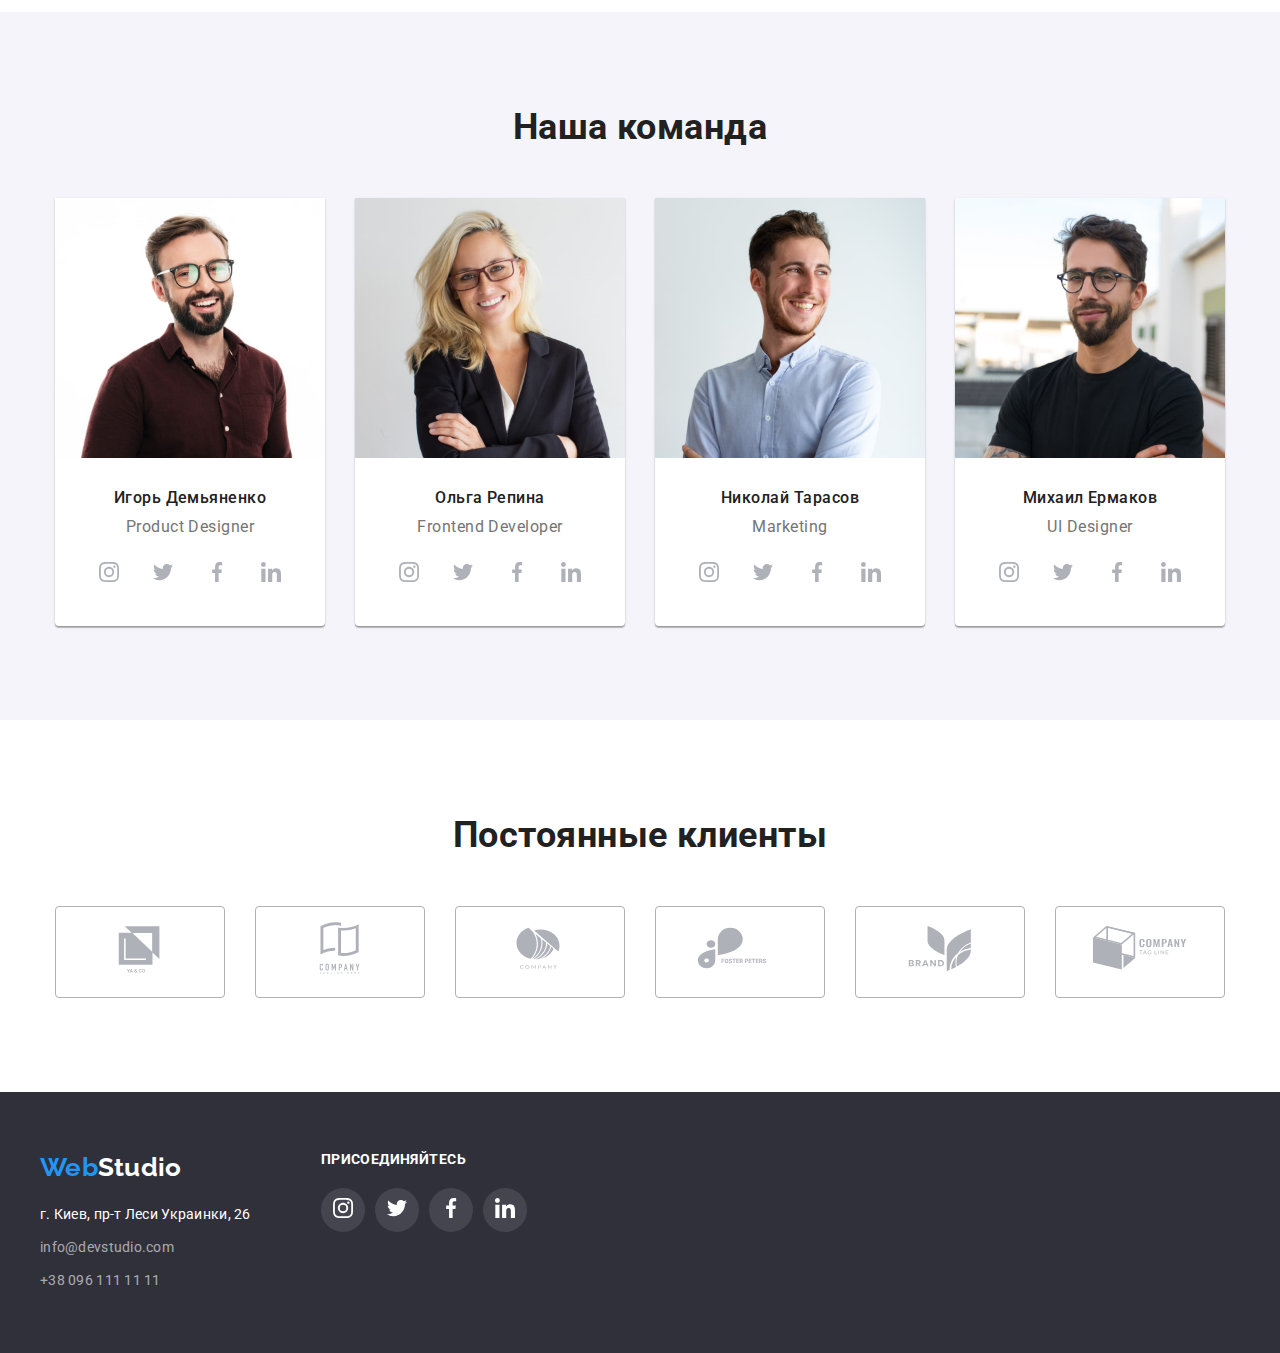
==== commit ee85ec12: "Добавляет стилизацию" ====
--- a/index.html
+++ b/index.html
@@ -15,94 +15,325 @@
 <body>
         <!-- Шапка сайта-->
     <header class="page-header">
-        <nav>
+        <div class="conteiner header">
+        <nav class="header-nav">
             <a href="./index.html" class="logo"> <span class="logo-accent">Web</span>Studio</a>
         <ul class="site-nav list">
-            <li><a href="./index.html" class="link current">Студия</a></li>
-            <li><a href="./portfolio.html" class="link">Портфолио</a></li>
-            <li><a href="" class="link">Контакты</a></li>
+            <li class="item"><a href="./index.html" class="link current">Студия</a></li>
+            <li class="item"><a href="./portfolio.html" class="link">Портфолио</a></li>
+            <li class="item"><a href="" class="link">Контакты</a></li>
         </ul>
         </nav>
         <ul class="auth-nav list">
-            <li><a href="mailto:info@devstudio.com" class="link">info@devstudio.com</a></li>
-            <li><a href="tel:380961111111" class="link">+38 096 111 11 11</a></li>
+            <li class="item">
+                <a href="mailto:info@devstudio.com" class="link" aria-label="електронна пошта">
+                    <svg class="icon" width="16" height="12">
+                    <use href="./images/spirite.svg#mail-icon"></use>
+                </svg>info@devstudio.com
+                
+            </a></li>
+            <li class="item">
+                <a href="tel:380961111111" class="link" aria-label="телефон">
+                    <svg class="icon" width="10" height="16">
+                    <use href="./images/spirite.svg#mobile-icon"></use>
+                </svg>+38 096 111 11 11
+                
+            </a></li>
         </ul>
+        </div>
     </header>
     <main>
              <!-- Герой -->
-        <section class="section-hero">
+        <section class="section hero">
+            <div class="conteiner hello">
             <h1 class="hero-title">Эффективные решения для вашего бизнеса</h1>
             <a href="" class="botton list">Заказать услугу</a>
+            </div>
         </section>
             <!-- Особенности -->
         <section class="section">
-            <h2 class="section-title">Особенности</h2>
+            <div class="conteiner">
+            <h2 class="visualyl-hidden">Особенности</h2>
             <ul class="section-features list">
-                <li>
+                <li class="item">
+                    <div class="item-icon">
+                    <svg class="icon" width="65" height="70">
+                        <use href="./images/spirite.svg#antenna"></use>
+                    </svg>
+                    </div>
                     <h3 class="subtitle">Внимание к деталям</h3>
                     <p class="text">Идейные соображения, а также начало повседневной работы по формированию позиции.</p>
                 </li>
-                <li>
+                <li class="item">
+                    <div class="item-icon">
+                    <svg class="icon" width="65" height="70">
+                        <use href="./images/spirite.svg#clock"></use>
+                    </svg>
+                    </div>
                     <h3 class="subtitle">Пунктуальность</h3>
                     <p class="text">Задача организации, в особенности же рамки и место обучения кадров влечет за собой.</p>
                 </li>
-                <li>
+                <li class="item">
+                    <div class="item-icon">
+                    <svg class="icon" width="65" height="70">
+                        <use href="./images/spirite.svg#diagram"></use>
+                    </svg>
+                    </div>
                     <h3 class="subtitle">Планирование</h3>
                     <p class="text">Равным образом консультация с широким активом в значительной степени обуславливает.</p>
                 </li>
-                <li>
+                <li class="item">
+                    <div class="item-icon">
+                    <svg class="icon" width="65" height="70">
+                        <use href="./images/spirite.svg#astronaut"></use>
+                    </svg>
+                    </div>
                     <h3 class="subtitle">Современные технологии</h3>
                     <p class="text">Значимость этих проблем настолько очевидна, что реализация плановых заданий.</p>
                 </li>
             </ul>
+            </div>
         </section>
              <!-- Чем мы занимаемся -->
-        <section class="section">
+        <section class="section work">
+            <div class="conteiner">
             <h2 class="section-title">Чем мы занимаемся</h2>
             <ul class="section-work list">
-                <li><a href=""><img src="./images/imgcomp.jpg" alt="робота за компютером" width="370" height="294"></a></li>
-                <li><a href=""><img src="./images/imgtelefon.jpg" alt="робота за компютером" width="370" height="294"></a></li>
-                <li><a href=""><img src="./images/imgrutina.jpg" alt="подбор цветов" width="370" height="294"></a></li>
+                <li class="item"><a href=""><img src="./images/imgcomp.jpg" alt="робота за компютером" width="370" height="294"></a></li>
+                <li class="item"><a href=""><img src="./images/imgtelefon.jpg" alt="робота за компютером" width="370" height="294"></a></li>
+                <li class="item"><a href=""><img src="./images/imgrutina.jpg" alt="подбор цветов" width="370" height="294"></a></li>
             </ul>
+            </div>
         </section>
             <!-- Наша команда -->
         <section class="section team">
+            <div class="conteiner">
             <h2 class="section-title">Наша команда</h2>
             <ul class="section-team list">
-                <li>
-                    <img src="./images/Designer.jpg" alt="" width="270" height="260">
+                <li class="item">
+                    <img class="img-card" src="./images/Designer.jpg" alt="" width="270" height="260">
+                    <div class="card">
                     <h3 class="subtitle">Игорь Демьяненко</h3>
                     <p class="text">Product Designer</p>
-                </li>
-                <li>
-                    <img src="./images/frontend_developer.jpg" alt="" width="270" height="260">
+                    <ul class="link list">
+                        <li class="link-social"><a href="#">
+                            <svg class="icon" width="20" height="20">
+                                <use href="./images/spirite.svg#instagram"></use>
+                            </svg>
+                        </a></li>
+                        <li class="link-social"><a href="#">
+                            <svg class="icon" width="20" height="20">
+                                <use href="./images/spirite.svg#twitter"></use>
+                            </svg>
+                        </a></li>
+                        <li class="link-social"><a href="#">
+                            <svg class="icon" width="20" height="20">
+                                <use href="./images/spirite.svg#facebook"></use>
+                            </svg>
+                        </a></li>
+                        <li class="link-social"><a href="#">
+                            <svg class="icon" width="20" height="20">
+                                <use href="./images/spirite.svg#linkedin"></use>
+                            </svg>
+                        </a></li>
+                    </ul>
+                    </div>
+                </li>
+                <li class="item">
+                    <img class="img-card" src="./images/frontend_developer.jpg" alt="" width="270" height="260">
+                    <div class="card">
                     <h3 class="subtitle">Ольга Репина</h3>
                     <p class="text">Frontend Developer</p>
-                </li>
-                <li>
-                    <img src="./images/marketing.jpg" alt="" width="270" height="260">
+                    <ul class="link list">
+                        <li class="link-social">
+                            <a href="#" aria-label="instagram">
+                                <svg class="icon" width="20" height="20">
+                                    <use href="./images/spirite.svg#instagram"></use>
+                                </svg>
+                            </a></li>
+                        <li class="link-social">
+                            <a href="#" aria-label="twitter">
+                                <svg class="icon" width="20" height="20">
+                                    <use href="./images/spirite.svg#twitter"></use>
+                                </svg>
+                            </a></li>
+                        <li class="link-social">
+                            <a href="#" aria-label="facebook">
+                                <svg class="icon" width="20" height="20">
+                                    <use href="./images/spirite.svg#facebook"></use>
+                                </svg>
+                            </a></li>
+                        <li class="link-social">
+                            <a href="#" aria-label="linkedin">
+                                <svg class="icon" width="20" height="20">
+                                    <use href="./images/spirite.svg#linkedin"></use>
+                                </svg>
+                            </a></li>
+                    </ul>
+                    </div>
+                </li>
+                <li class="item">
+                    <img class="img-card" src="./images/marketing.jpg" alt="" width="270" height="260">
+                    <div class="card">
                     <h3 class="subtitle">Николай Тарасов</h3>
                     <p class="text">Marketing</p>
-                </li>
-                <li>
-                    <img src="./images/UI_Designer.jpg" alt="" width="270" height="260">
+                    <ul class="link list">
+                        <li class="link-social">
+                            <a href="#" aria-label="instagram">
+                                <svg class="icon" width="20" height="20">
+                                    <use href="./images/spirite.svg#instagram"></use>
+                                </svg>
+                            </a></li>
+                        <li class="link-social">
+                            <a href="#" aria-label="twitter">
+                                <svg class="icon" width="20" height="20">
+                                    <use href="./images/spirite.svg#twitter"></use>
+                                </svg>
+                            </a></li>
+                        <li class="link-social">
+                            <a href="#" aria-label="facebook">
+                                <svg class="icon" width="20" height="20">
+                                    <use href="./images/spirite.svg#facebook"></use>
+                                </svg>
+                            </a></li>
+                        <li class="link-social">
+                            <a href="#" aria-label="linkedin">
+                                <svg class="icon" width="20" height="20">
+                                    <use href="./images/spirite.svg#linkedin"></use>
+                                </svg>
+                            </a></li>
+                    </ul>
+                    </div>
+                </li>
+                <li class="item">
+                    <img class="img-card" src="./images/UI_Designer.jpg" alt="" width="270" height="260">
+                    <div class="card">
                     <h3 class="subtitle">Михаил Ермаков</h3>
                     <p class="text">UI Designer</p>
+                    <ul class="link list">
+                        <li class="link-social">
+                            <a href="#" aria-label="instagram">
+                                <svg class="icon" width="20" height="20">
+                                    <use href="./images/spirite.svg#instagram"></use>
+                                </svg>
+                            </a></li>
+                        <li class="link-social">
+                            <a href="#" aria-label="twitter">
+                                <svg class="icon" width="20" height="20">
+                                    <use href="./images/spirite.svg#twitter"></use>
+                                </svg>
+                            </a></li>
+                        <li class="link-social">
+                            <a href="#" aria-label="facebook">
+                                <svg class="icon" width="20" height="20">
+                                    <use href="./images/spirite.svg#facebook"></use>
+                                </svg>
+                            </a></li>
+                        <li class="link-social">
+                            <a href="#" aria-label="linkedin">
+                                <svg class="icon" width="20" height="20">
+                                    <use href="./images/spirite.svg#linkedin"></use>
+                                </svg>
+                            </a>
+                        </li>
+                    </ul>
+                    </div>
                 </li>
             </ul>
+            </div>
+        </section>
+        <section class="section clients">
+            <div class="conteiner">
+                <h2 class="section-title">Постоянные клиенты</h2>
+                <ul class="section-company list">
+                    <li class="company">
+                        <a href="#" aria-label="Логотип компании">
+                        <svg class="icon" width="106" height="60">
+                            <use href="./images/spirite.svg#logo"></use>
+                        </svg>
+                         </a>
+                    </li>
+                <li class="company">
+                    <a href="#" aria-label="Логотип компании">
+                        <svg class="icon" width="106" height="60">
+                            <use href="./images/spirite.svg#logo-2"></use>
+                        </svg>
+                    </a>
+                </li>
+                <li class="company">
+                    <a href="#" aria-label="Логотип компании">
+                        <svg class="icon" width="106" height="60">
+                            <use href="./images/spirite.svg#logo-3"></use>
+                        </svg>
+                    </a>
+                </li>
+                <li class="company">
+                    <a href="#" aria-label="Логотип компании">
+                        <svg class="icon" width="106" height="60">
+                            <use href="./images/spirite.svg#logo-4"></use>
+                        </svg>
+                    </a>
+                </li>
+                <li class="company">
+                    <a href="#" aria-label="Логотип компании">
+                        <svg class="icon" width="106" height="60">
+                            <use href="./images/spirite.svg#logo-5"></use>
+                        </svg>
+                    </a>
+                </li>
+                <li class="company">
+                    <a href="#" aria-label="Логотип компании">
+                        <svg class="icon" width="106" height="60">
+                            <use href="./images/spirite.svg#logo-6"></use>
+                        </svg>
+                    </a>
+                </li>
+                </ul>
+            </div>
         </section>
 
     </main>
     <!-- Футер -->
-    <footer class="section-footer">
-        <div class="auth-nav">
+    <footer class="section footer">
+        <div class="conteiner footer">
+            <div class="auth-nav">
             <a href="./index.html" class="logo"> <span class="logo-accent">Web</span>Studio</a>
-            <address>
-               <a href="" class="address">г. Киев, пр-т Леси Украинки, 26</a> <br>
-                <a href="mailto:info@devstudio.com" class="contact">info@devstudio.com</a> <br>
+            <address class="address-footer">
+               <a href="" class="address">г. Киев, пр-т Леси Украинки, 26</a>
+                <a href="mailto:info@devstudio.com" class="contact">info@devstudio.com</a>
                 <a href="tel:380961111111" class="contact">+38 096 111 11 11</a>
-            
             </address>
+            </div>
+            <div class="join">
+                <b class="join-title">присоединяйтесь</b>
+                <ul class="link list">
+                    <li class="link-social">
+                        <a href="#" aria-label="instagram">
+                            <svg class="icon" width="20" height="20">
+                                <use href="./images/spirite.svg#instagram"></use>
+                            </svg>
+                        </a></li>
+                    <li class="link-social">
+                        <a href="#" aria-label="twitter">
+                            <svg class="icon" width="20" height="20">
+                                <use href="./images/spirite.svg#twitter"></use>
+                            </svg>
+                        </a></li>
+                    <li class="link-social">
+                        <a href="#" aria-label="facebook">
+                            <svg class="icon" width="20" height="20">
+                                <use href="./images/spirite.svg#facebook"></use>
+                            </svg>
+                        </a></li>
+                    <li class="link-social">
+                        <a href="#" aria-label="linkedin">
+                            <svg class="icon" width="20" height="20">
+                                <use href="./images/spirite.svg#linkedin"></use>
+                            </svg>
+                        </a>
+                    </li>
+                </ul>
+            </div>
         </div>
     </footer>
 </body>
--- a/css/styles.css
+++ b/css/styles.css
@@ -1,6 +1,6 @@
 body {
   color: var(--primary-text-color);
-  background-color: var(--primary-bg-color);
+  background-color: var(--accent-white-color);
 
   font-family: "Roboto", sans-serif;
   letter-spacing: 0.03em;
@@ -8,6 +8,9 @@
 
 .list {
   list-style: none;
+  margin-top: 0;
+  margin-bottom: 0;
+  padding-left: 0;
 }
 
 :root {
@@ -20,13 +23,46 @@
   --bg-color: #f5f4fa;
   --accent-bg-color: #2f303a;
   --primary-bg-color: #e5e5e5;
-}
-
+  --bg-color-hero: #C4C4C4;
+}
+img{
+  display: block;
+  max-width: 100%;
+  height: auto;
+}
+a{
+  display: block;
+}
+.visualyl-hidden{
+position: absolute;
+width: 1px;
+height: 1px;
+margin: -1px;
+border: 0;
+padding: 0;
+clip: rect(0 0 0 0);
+overflow: hidden;
+}
 /* Шапка сайта */
+.conteiner.header{
+  display: flex;
+  padding-top: 0;
+  padding-bottom: 0;
+  align-items: center;
+
+}
+
 .page-header {
   background-color: var(--accent-white-color);
+  border-bottom: 1px solid #ECECEC;
+}
+.header-nav{
+  display: flex;
+  align-items: center;
 }
 .logo {
+  display: block;
+
   color: var(--primary-text-color);
   text-decoration: none;
 
@@ -40,12 +76,29 @@
 }
 .site-nav,
 .auth-nav {
+  display: flex;
+ 
+
   font-weight: 500;
   font-size: 14px;
   line-height: 1.14;
   letter-spacing: 0.02em;
 }
+.auth-nav {
+  margin-left: auto;
+}
+.site-nav .item + .item,
+.auth-nav .item + .item{
+margin-left: 50px;
+}
+.header-nav .site-nav{
+  margin-left: 84px;
+}
 .site-nav .link {
+  display: block;
+  padding-top: 32px;
+  padding-bottom: 32px;
+
   color: var(--primary-text-color);
   text-decoration: none;
 }
@@ -58,19 +111,42 @@
 }
 
 .auth-nav .link {
+  display: block;
+  align-items: baseline;
+  padding-top: 32px;
+  padding-bottom: 32px;
+
   color: var(--title-text-color);
   text-decoration: none;
 }
 .auth-nav .link:hover,
 .auth-nav .link:focus {
   color: var(--accent-color);
+  --color4: var(--accent-color)
+}
+.auth-nav .icon{
+  margin-right: 10px;
 }
 
 /* Герой */
-.section-hero {
-  background-color: var(--accent-bg-color);
-}
-.section-hero .hero-title {
+.section.hero {
+  text-align: center;
+  max-width: 1600px;
+
+  margin-left: auto;
+  margin-right: auto;
+  background-image: linear-gradient(to right, rgba(47, 48, 58, 0.4),rgba(47, 48, 58, 0.4)), url(../images/hero\ img.jpg);
+  background-repeat: no-repeat;
+  background-position: center;
+  background-size: cover;
+}
+.conteiner.hello {
+  padding: 200px 0;
+}
+.hero .hero-title {
+  margin-top: 0;
+  margin-bottom: 30px;
+
   color: var(--accent-white-color);
 
   font-weight: 900;
@@ -80,10 +156,16 @@
   text-align: center;
   letter-spacing: 0.06em;
 }
-.section-hero .botton {
+.hero .botton {
+  display: inline-block;
+  padding: 10px 32px;
+  box-shadow: 0px 4px 4px rgba(0, 0, 0, 0.15);
+  border-radius: 4px;
+
   color: var(--accent-white-color);
   background-color: var(--accent-color);
   text-decoration: none;
+  
 
   font-weight: 700;
   font-size: 16px;
@@ -92,92 +174,364 @@
 }
 
 /* Секции */
+.conteiner{
+  width: 1200px;
+
+  margin-left: auto;
+  margin-right: auto;
+  padding: 94px 15px;
+
+  /* Проверка контейнера */
+  /* outline: 1px solid red; */
+
+}
 .section {
-  background-color: var(--primary-bg-color);
+  background-color: var(--accent-white-color);
 }
 .section-title {
+    margin-top: 0;
+    margin-bottom: 0;
+
   font-weight: 700;
   font-size: 36px;
   line-height: 1.17;
   text-align: center;
 }
+.subtitle{
+  margin-top: 0;
+  margin-bottom: 0;
+}
+.text{
+  margin-top: 0;
+  margin-bottom: 0;
+}
 
 /* Особенности */
+.section-features{
+  display: flex;
+}
+.section-features .item{
+  width: calc((100%-90px)/4);
+  margin-right: 30px;
+}
+.section-features .item-icon {
+  display: flex;
+  align-items: center;
+  justify-content: center;
+
+  width: 270px;
+  height: 120px;
+  margin-bottom: 30px;
+
+  border-radius: 4px;
+
+  background: var(--bg-color);
+
+}
+
 .section-features .subtitle {
+  margin-bottom: 10px;
   font-weight: 700;
   font-size: 14px;
   line-height: 1.14;
 }
 .section-features .text {
+  /* margin-bottom: 94px; */
+
   color: var(--title-text-color);
 
   font-size: 14px;
   line-height: 1.17;
 }
+/* Чем занимаемся */
+.section-work {
+  display: flex;
+}
+.section-work .item{ 
+  width: calc((100%-60px)/3);
+  margin-right: 30px;
+}
+.section-work .item:nth-child(3n){
+  margin-right: 0;
+}
+.work .section-title{
+margin-bottom: 50px;
+}
+
 /* Команда */
+.section-team{
+  display: flex;
+}
+.section-team .item{
+  width: calc((100% -90px)/4);
+  margin-right: 30px;
+  background: var(--accent-white-color);
+  /* material shadow v1 */
+  
+  box-shadow: 0px 1px 3px rgba(0, 0, 0, 0.12),
+  0px 1px 1px rgba(0, 0, 0, 0.14),
+  0px 2px 1px rgba(0, 0, 0, 0.2);
+  border-radius: 0px 0px 4px 4px;
+}
+
+.section-team .item:nth-child(4n){
+  margin-right: 0;
+}
+/* .section-team .item + .item{
+  margin-left: 30px; 
+} */
 .team {
   background-color: var(--bg-color);
 }
+.team .section-title{
+  margin-bottom: 50px;
+}
+.section-team .card{
+  text-align: center;
+
+  padding: 30px 32px;
+}
+.card .link{
+  display: flex;
+  justify-content: space-between;
+}
+.card .link-social{
+  display: flex;
+  justify-content: center;
+  align-items: center;
+
+  padding: 0;
+  width: 44px;
+  height: 44px;
+  border-radius: 50%;
+}
+.card .link-social:hover{
+  cursor: pointer;
+--color3: var(--accent-white-color) ;
+background-color: var(--accent-color);
+}
+
 .section-team .subtitle {
+  margin-bottom: 10px;
+
   font-weight: 500;
   font-size: 16px;
   line-height: 1.19;
-  text-align: center;
+  /* text-align: center; */
 }
 .section-team .text {
   color: var(--title-text-color);
 
   font-size: 16px;
   line-height: 1.19;
-  text-align: center;
-}
+
+  margin-bottom: 16px;
+}
+
+/* Постоянные клиенты */
+.section-company{
+  display: flex;
+  justify-content: space-between;
+  font-size: 30px;
+}
+.section-company .company{
+  display: flex;
+  align-items: center;
+  justify-content: center;
+
+  width: 170px;
+  height: 92px;
+
+  border: 1px solid #AFB1B8;
+  border-radius: 4px;
+}
+.section-company .company:hover{
+  cursor: pointer;
+  border: 1px solid #2196F3;
+  --color3: var(--accent-color);
+}
+.clients .section-title{
+  margin-bottom: 50px;
+}
+
+
+
+
 /* Футер */
-.section-footer {
+.section.footer {
   background-color: var(--accent-bg-color);
 }
-.section-footer .logo {
-  color: var(--accent-white-color);
-}
-
-.section-footer .address {
-  color: var(--accent-white-color);
-}
-.section-footer .address,
-.section-footer .contact {
+.conteiner.footer {
+  display: flex;
+  padding: 60px 0;
+}
+.address-footer{
+  display: flex;
+  flex-direction: column;
+
+  font-style: normal;
+
+}
+.section.footer .auth-nav{
+  display: inline-block;
+  margin-left: 0;
+}
+.footer .logo {
+margin-bottom: 20px;
+  color: var(--accent-white-color);
+}
+
+.footer .address {
+  color: var(--accent-white-color);
+}
+.footer .address,
+.footer .contact {
+  
   text-decoration: none;
   font-weight: 400;
   font-size: 14px;
   line-height: 1.71;
 }
 
-.section-footer .contact {
+.footer .contact {
+  margin-top: 9px;
   color: var(--secondary-text-color);
 }
+.section.footer .join{
+  width: 206px;
+  color: #ffffff;
+  margin-left: 70px;
+}
+.section.footer .join-title{
+  display: block;
+  margin-bottom: 20px;
+
+  font-weight: 700;
+  font-size: 14px;
+  line-height: 1.14;
+  letter-spacing: 0.03em;
+  text-transform: uppercase;
+  
+  color: var(--accent-white-color);
+}
+.join .link{
+  display: flex;
+  justify-content: space-between;
+}
+.join .link-social {
+  display: flex;
+  justify-content: center;
+  align-items: center;
+
+  padding: 0;
+  width: 44px;
+  height: 44px;
+  border-radius: 50%;
+
+  --color3: var(--accent-white-color);
+  background: rgba(255, 255, 255, 0.1);
+}
+
+.join .link-social:hover {
+  cursor: pointer;
+ 
+  background-color: var(--accent-color);
+}
+
 /* Портфолио*/
 /* Фильтр */
+.menu-portfolio{
+  margin-top: 0;
+  margin-bottom: 0;
+  padding-left: 0;
+  padding-right: 0;
+}
+
+/* .filter{
+text-align: center;
+padding-bottom: 50px;
+} */
 .portfolio-nav .botton {
+  padding: 6px 22px;
+
+  border-radius: 4px;
+  border: transparent;
+
+  color: var(--primary-text-color);
+  background-color: var(--bg-color);
+
   font-weight: 500;
   font-size: 16px;
   line-height: 1.62;
 }
-.portfolio-nav .link {
-  color: var(--primary-text-color);
-  text-decoration: none;
-}
+.portfolio-nav .botton + .botton{
+margin-left: 8px;
+}
+
+.portfolio-nav .botton:hover,
+ .portfolio-nav .botton:focus{
+   cursor: pointer;
+  background-color: var(--accent-color);
+  color: var(--accent-white-color);
+}
+.portfolio-nav {
+  text-align: center;
+ margin-bottom: 50px;
+}
+
 .portfolio-nav .link:hover,
 .portfolio-nav .link:focus {
   color: var(--accent-white-color);
   background-color: var(--accent-color);
 }
 /* Портфолио список работ */
+.portfolio-items{
+  display: flex;
+  flex-wrap: wrap;
+}
+.portfolio-items .card{
+  margin-right: 30px;
+  margin-bottom: 30px;
+}
+.portfolio-items .card:hover{
+  box-shadow: 0px 1px 1px rgba(0, 0, 0, 0.12),
+  0px 4px 4px rgba(0, 0, 0, 0.06),
+  1px 4px 6px rgba(0, 0, 0, 0.16);
+}
+
+.portfolio-items .card:nth-child(3n){
+  margin-right: 0;
+}
+.portfolio-items .card:nth-last-child(-n+3){
+  margin-bottom: 0;
+}
+.portfolio-items .link{
+  display: block;
+  text-decoration: none;
+}
+/* .portfolio-items .img-card{
+  display: block;
+} */
+.portfolio-items .card-content {
+  padding: 20px 24px;
+
+  background: var(--accent-white-color);
+  border-bottom: 1px solid #EEEEEE;
+  border-left: 1px solid #EEEEEE;
+  border-right: 1px solid #EEEEEE;
+}
 .portfolio-items .title {
+  margin-top: 0;
+  margin-bottom: 0;
+
+  color: var(--primary-text-color);
   font-weight: 700;
   font-size: 18px;
   line-height: 2;
   letter-spacing: 0.06em;
 }
 .portfolio-items .text {
-  color: var(--title-text-color);
+color: var(--title-text-color);
 
   font-size: 16px;
   line-height: 1.88;
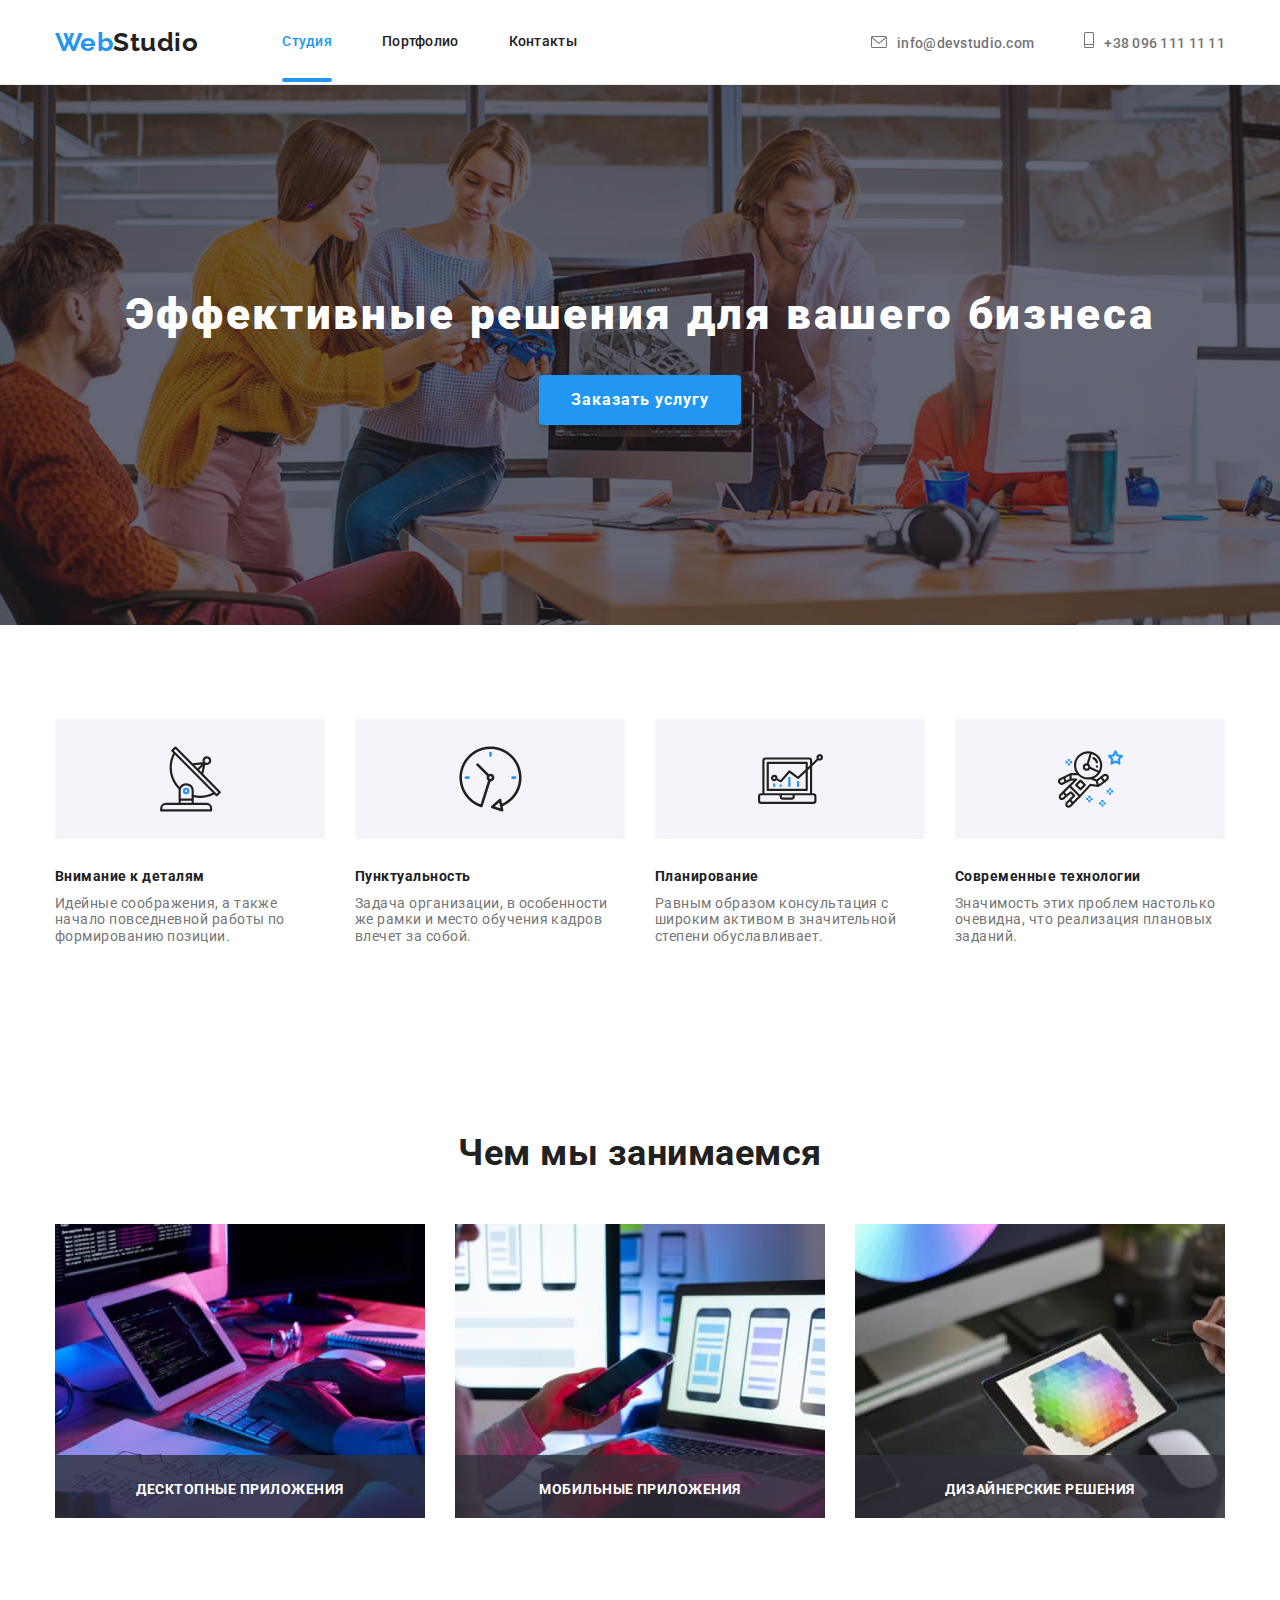
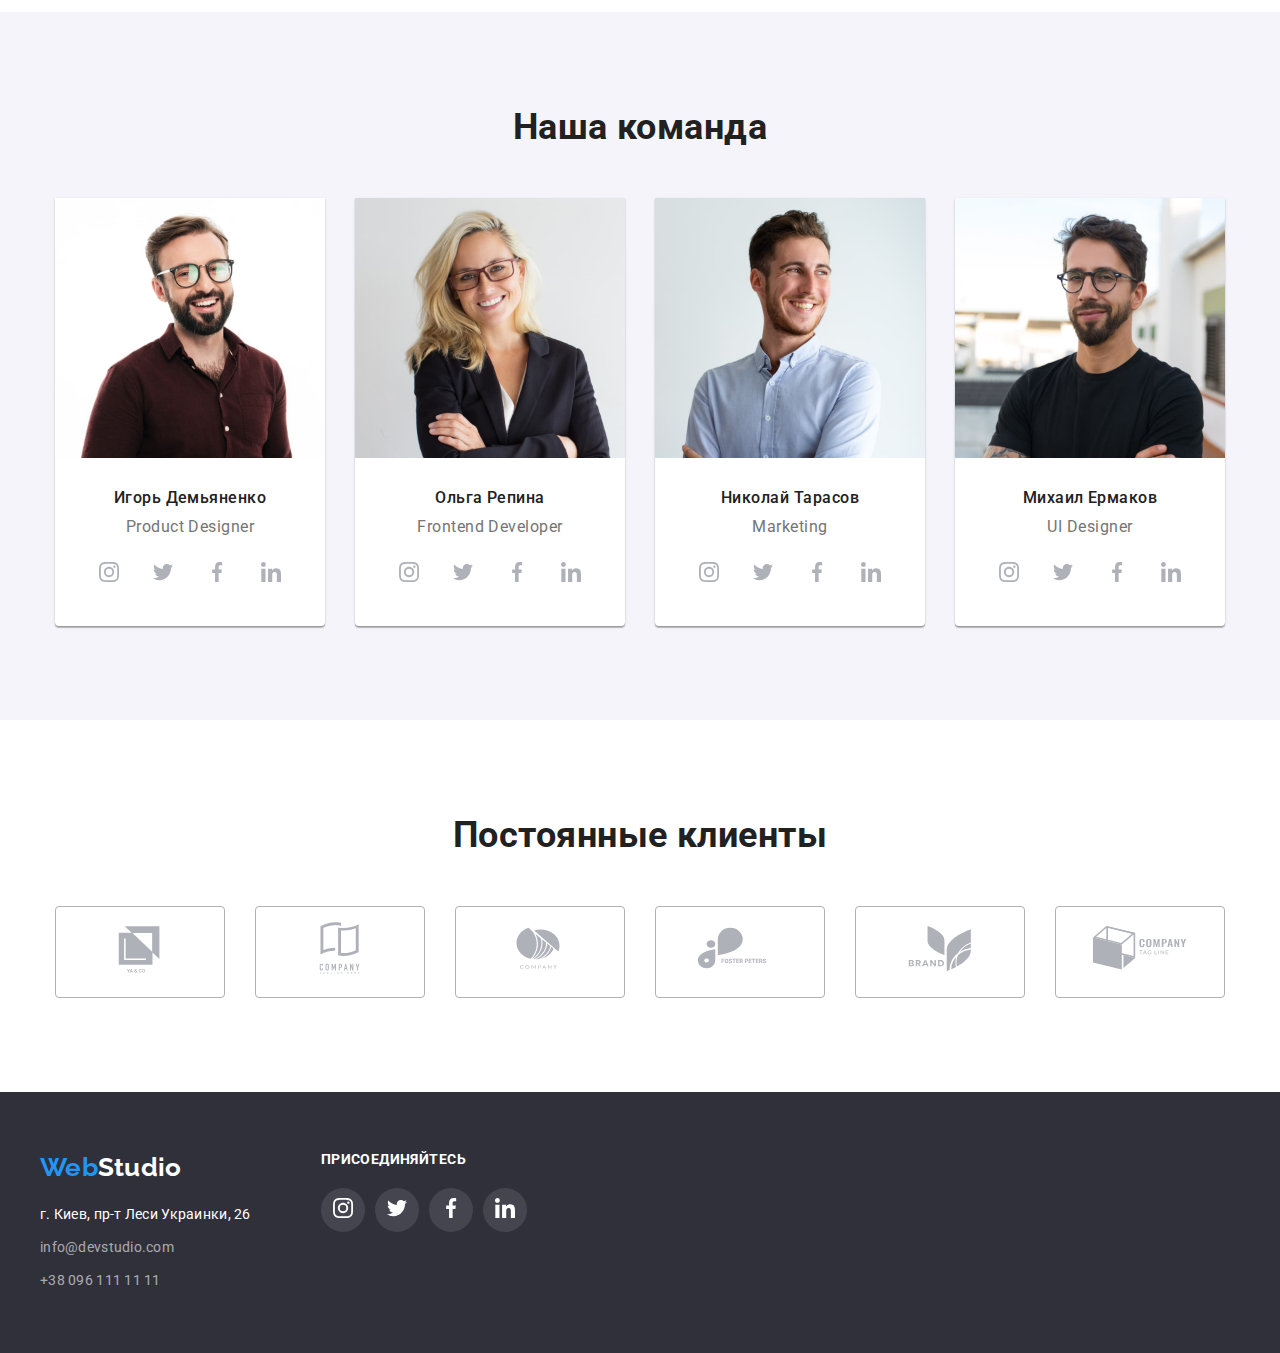
==== commit c4f6a4be: "Добавляет анимацию и модальное окно" ====
--- a/index.html
+++ b/index.html
@@ -43,11 +43,21 @@
         </div>
     </header>
     <main>
+        <!-- Модальное окно -->
+        <div class="backdrop is-hidden" data-modal>
+            <div class="modal">
+                <button class="button-close" data-modal-close>
+                    <!-- <svg class="icon" width="30" height="30" >
+                                    <use href="./images/spirite.svg#mail-icon"></use>
+                                </svg> -->
+                </button>
+            </div>
+        </div>
              <!-- Герой -->
         <section class="section hero">
             <div class="conteiner hello">
             <h1 class="hero-title">Эффективные решения для вашего бизнеса</h1>
-            <a href="" class="botton list">Заказать услугу</a>
+            <a href="#" class="botton list" data-modal-open>Заказать услугу</a>
             </div>
         </section>
             <!-- Особенности -->
@@ -99,9 +109,18 @@
             <div class="conteiner">
             <h2 class="section-title">Чем мы занимаемся</h2>
             <ul class="section-work list">
-                <li class="item"><a href=""><img src="./images/imgcomp.jpg" alt="робота за компютером" width="370" height="294"></a></li>
-                <li class="item"><a href=""><img src="./images/imgtelefon.jpg" alt="робота за компютером" width="370" height="294"></a></li>
-                <li class="item"><a href=""><img src="./images/imgrutina.jpg" alt="подбор цветов" width="370" height="294"></a></li>
+                <li class="item">
+                    <a href=""><img src="./images/imgcomp.jpg" alt="робота за компютером" width="370" height="294"></a>
+                    <p class="text">Десктопные приложения</p>
+                </li>
+                <li class="item">
+                    <a href=""><img src="./images/imgtelefon.jpg" alt="робота за компютером" width="370" height="294"></a>
+                    <p class="text">Мобильные приложения</p>
+                </li>
+                <li class="item">
+                    <a href=""><img src="./images/imgrutina.jpg" alt="подбор цветов" width="370" height="294"></a>
+                    <p class="text">Дизайнерские решения</p>
+                </li>
             </ul>
             </div>
         </section>
@@ -336,5 +355,6 @@
             </div>
         </div>
     </footer>
+    <script src="./js/modal.js"></script>
 </body>
 </html>--- a/css/styles.css
+++ b/css/styles.css
@@ -43,6 +43,7 @@
 clip: rect(0 0 0 0);
 overflow: hidden;
 }
+
 /* Шапка сайта */
 .conteiner.header{
   display: flex;
@@ -56,6 +57,7 @@
   background-color: var(--accent-white-color);
   border-bottom: 1px solid #ECECEC;
 }
+
 .header-nav{
   display: flex;
   align-items: center;
@@ -85,22 +87,39 @@
   letter-spacing: 0.02em;
 }
 .auth-nav {
+  align-items: baseline;
   margin-left: auto;
 }
 .site-nav .item + .item,
 .auth-nav .item + .item{
 margin-left: 50px;
 }
+
 .header-nav .site-nav{
   margin-left: 84px;
 }
 .site-nav .link {
+  position: relative;
   display: block;
   padding-top: 32px;
   padding-bottom: 32px;
 
   color: var(--primary-text-color);
   text-decoration: none;
+}
+.current::after {
+  content: "";
+  display: block;
+
+  position: absolute;
+  bottom: 0;
+  left: 0;
+
+  width: 100%;
+  height: 4px;
+  border-radius: 2px;
+  background-color: var(--accent-color);
+
 }
 .site-nav .link:hover,
 .site-nav .link:focus {
@@ -126,6 +145,50 @@
 }
 .auth-nav .icon{
   margin-right: 10px;
+}
+/* Модальное окно */
+.backdrop {
+  position: fixed;
+  z-index: 999;
+  top: 0;
+  left: 0;
+  width: 100%;
+  height: 100%;
+  background-color: rgba(0, 0, 0, 0.2);
+}
+.backdrop.is-hidden {
+  opacity: 0;
+  pointer-events: none;
+}
+.modal{
+  position: absolute;
+  top: 50%;
+  left: 50%;
+  transform: translate(-50%, -50%);
+
+  min-width: 528px;
+  min-height: 581px;
+
+  background-color: var(--accent-white-color);
+}
+.modal .button-close{
+  position: absolute;
+  right: 8px;
+  top: 8px;
+
+  cursor: pointer;
+  margin: 0;
+  padding: 0;
+  height: 30px;
+  width: 30px;
+
+  background-color: var(--accent-white-color);
+  background-image: url(../images/button-close.svg);
+  background-repeat: no-repeat;
+  background-position: center;
+
+  border-radius: 50%;
+  border: 1px solid rgba(0, 0, 0, 0.1);
 }
 
 /* Герой */
@@ -243,11 +306,13 @@
   font-size: 14px;
   line-height: 1.17;
 }
-/* Чем занимаемся */
+/* Чем мы занимаемся */
 .section-work {
   display: flex;
 }
 .section-work .item{ 
+  position: relative;
+
   width: calc((100%-60px)/3);
   margin-right: 30px;
 }
@@ -257,7 +322,23 @@
 .work .section-title{
 margin-bottom: 50px;
 }
-
+.section-work .text{
+  position: absolute;
+  bottom: 0;
+  left: 0;
+  width: 100%;
+
+  padding-top: 27px;
+  padding-bottom: 20px;
+  
+  color: var(--accent-white-color);
+  font-weight: 700;
+  font-size: 14px;
+  line-height: 1.14;
+  text-align: center;
+  text-transform: uppercase;
+  background: rgba(47, 48, 58, 0.8);
+}
 /* Команда */
 .section-team{
   display: flex;
@@ -509,9 +590,11 @@
   display: block;
   text-decoration: none;
 }
-/* .portfolio-items .img-card{
-  display: block;
-} */
+.card .card-img{
+  display: block;
+  position: relative;
+  overflow: hidden;
+}
 .portfolio-items .card-content {
   padding: 20px 24px;
 
@@ -520,6 +603,36 @@
   border-left: 1px solid #EEEEEE;
   border-right: 1px solid #EEEEEE;
 }
+.card-img .overlay{
+  position: absolute;
+  right: 0;
+  top: 0;
+  width: 100%;
+  height: 100%;
+
+  display: flex;
+
+  margin: 0;
+  padding: 0;
+ 
+
+  transform: translateY(100%);
+  transition: transform 250ms cubic-bezier(0.4, 0, 0.2, 1);
+}
+.card-img .text-hover{
+  margin: 0;
+  padding: 63px 24px;
+
+  color: var(--accent-white-color);
+  font-size: 18px;
+  line-height: 1.56;
+  background: rgba(33, 150, 243, 0.9);
+}
+.card:hover .overlay, 
+.card:focus .overlay{
+  transform: translateY(0);
+}
+
 .portfolio-items .title {
   margin-top: 0;
   margin-bottom: 0;
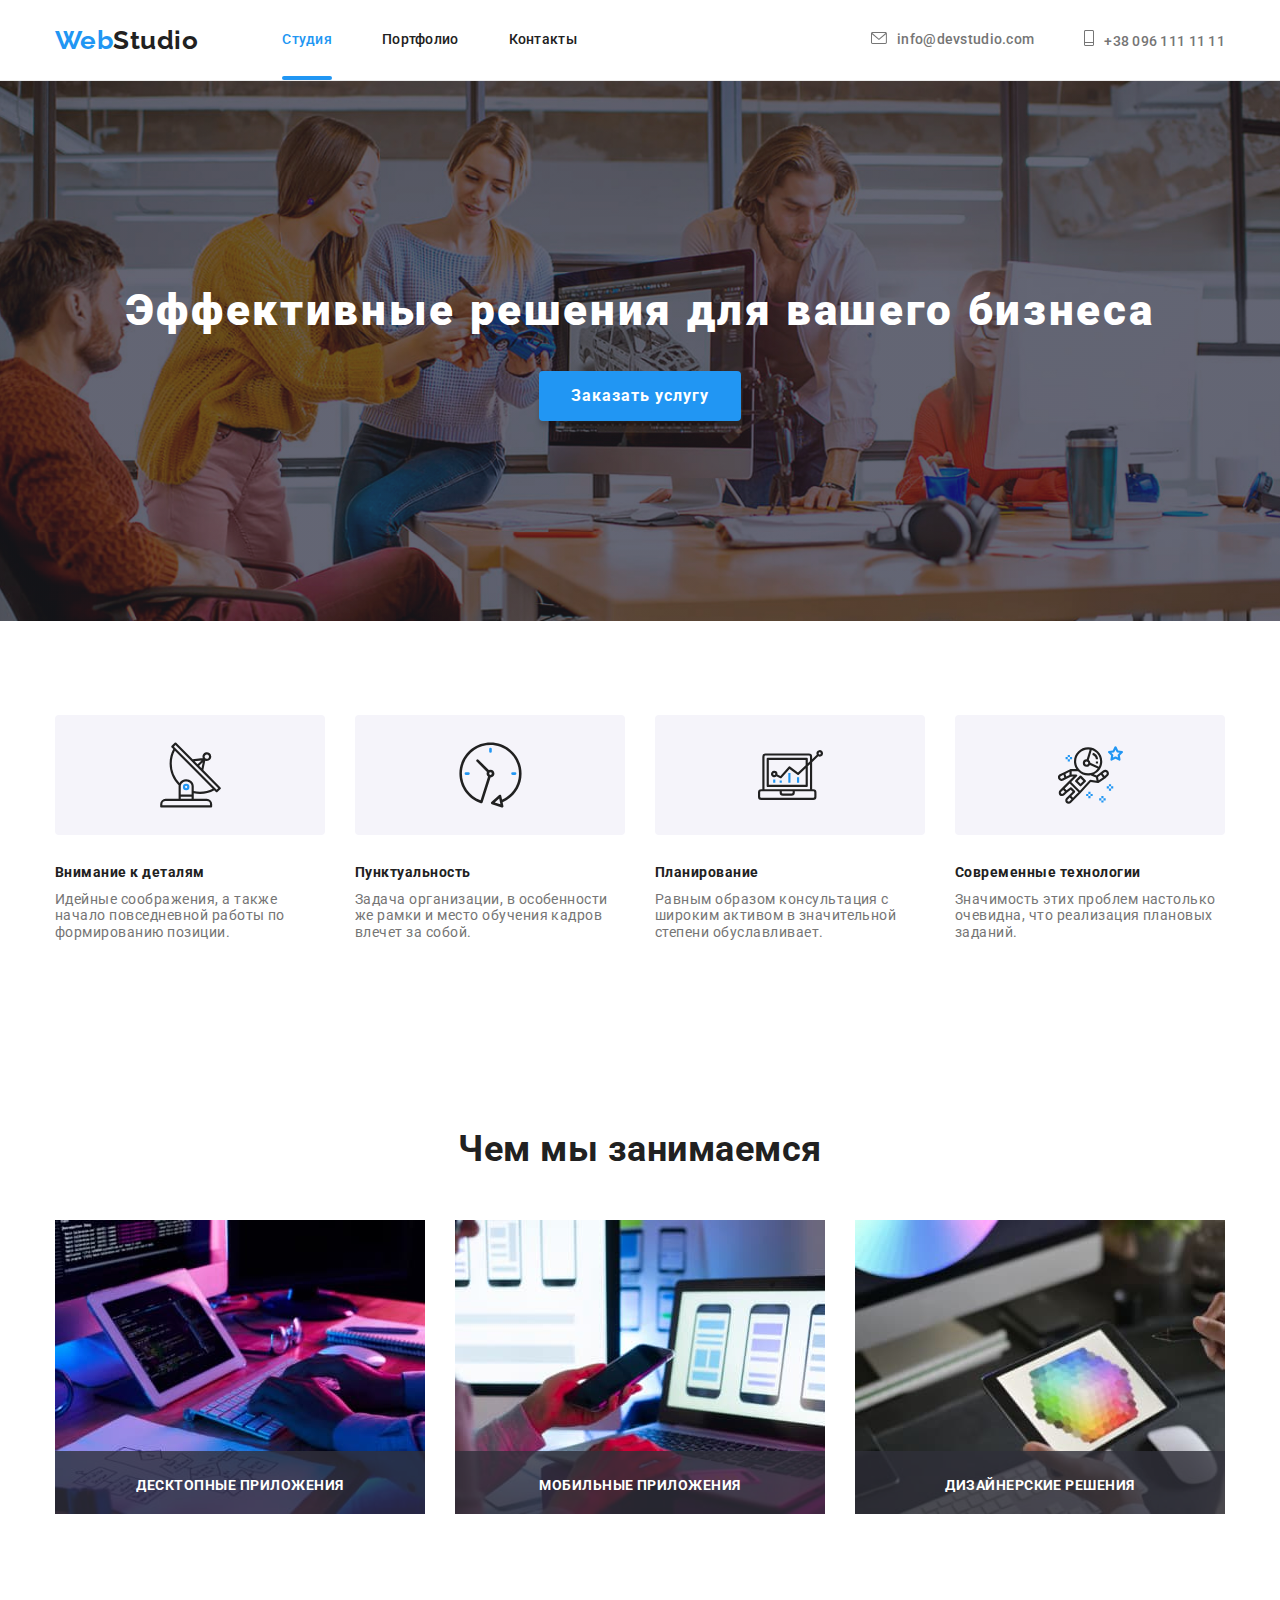
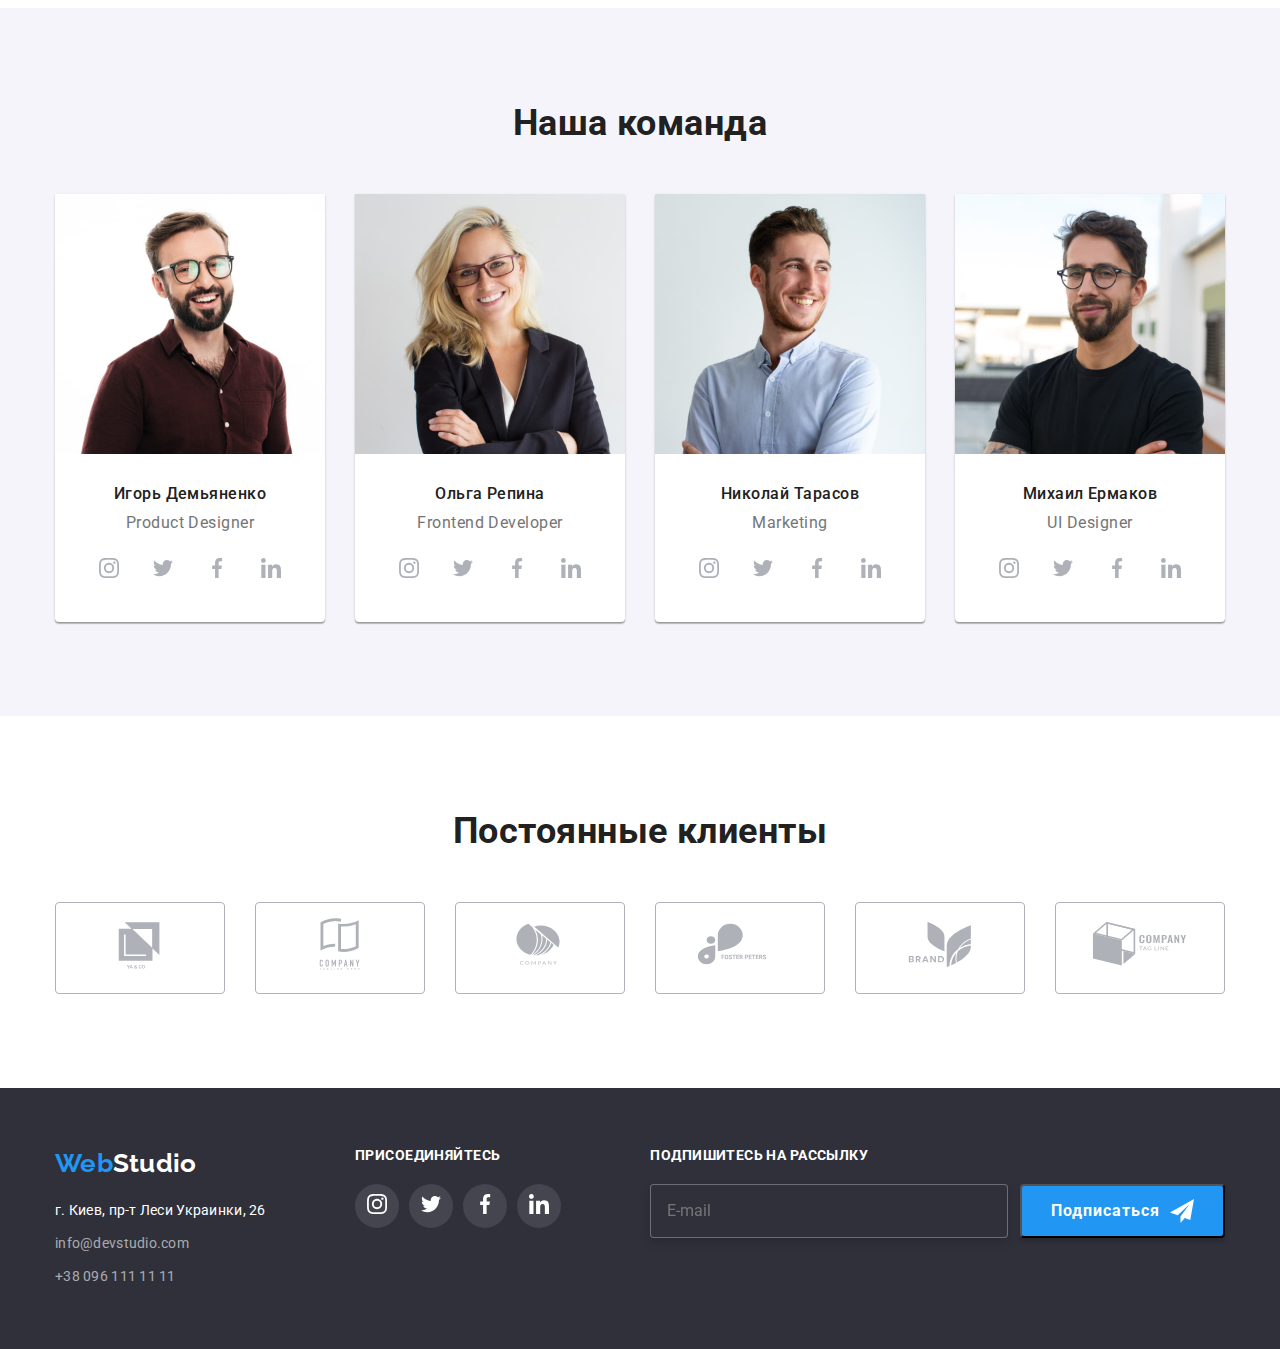
==== commit e6a6674f: "Добавляет модальное окно" ====
--- a/index.html
+++ b/index.html
@@ -47,10 +47,32 @@
         <div class="backdrop is-hidden" data-modal>
             <div class="modal">
                 <button class="button-close" data-modal-close>
-                    <!-- <svg class="icon" width="30" height="30" >
-                                    <use href="./images/spirite.svg#mail-icon"></use>
-                                </svg> -->
+                    <svg class="icon" width="11" height="11" >
+                         <use href="./images/spirite2.svg#button-close"></use>
+                    </svg>
                 </button>
+                <p class="title">Оставьте свои данные, мы вам перезвоним</p>
+                <div class="form-field">
+                    <label for="name" class="text">Имя </label>
+                    <input type="text" id="name" class="input" > 
+                </div>
+                <div class="form-field">
+                    <label for="tel" class="text">Телефон</label>
+                    <input type="text" id="tel" class="input">
+                </div>
+                <div class="form-field">
+                    <label for="email" class="text">Почта</label>
+                    <input type="text" id="email" class="input">
+                </div>
+                <div class="form-field">
+                    <label for="comment" class="text">Комментарий</label>
+                    <textarea name="comment" id="comment" rows="8" class="input-comment" placeholder="Введите текст"></textarea>
+                </div>
+                <div class="form-policy">
+                    <input type="checkbox" id="policy">
+                    <label for="policy" class="policy">Соглашаюсь с рассылкой и принимаю<a href="#" class="policy-accent">Условия договора</a></label>
+                </div>
+                <button class="botton-submit">Отправить</button>
             </div>
         </div>
              <!-- Герой -->
@@ -353,6 +375,18 @@
                     </li>
                 </ul>
             </div>
+            <div class="subscription">
+                <b class="join-title">Подпишитесь на рассылку</b>
+                <form action="" class="submit">
+                    <input type="text" id="submit" placeholder="E-mail" class="text">
+                    <!-- <label for="submit">Подписаться</label> -->
+                    <button class="button">Подписаться
+                        <svg class="icon" width="24" height="24">
+                            <use href="./images/spirite2.svg#icon-send"></use>
+                        </svg>
+                    </button>
+                </form>
+            </div>
         </div>
     </footer>
     <script src="./js/modal.js"></script>
--- a/css/styles.css
+++ b/css/styles.css
@@ -30,9 +30,7 @@
   max-width: 100%;
   height: auto;
 }
-a{
-  display: block;
-}
+
 .visualyl-hidden{
 position: absolute;
 width: 1px;
@@ -49,7 +47,6 @@
   display: flex;
   padding-top: 0;
   padding-bottom: 0;
-  align-items: center;
 
 }
 
@@ -80,14 +77,13 @@
 .auth-nav {
   display: flex;
  
-
   font-weight: 500;
   font-size: 14px;
   line-height: 1.14;
   letter-spacing: 0.02em;
 }
 .auth-nav {
-  align-items: baseline;
+  align-items: center;
   margin-left: auto;
 }
 .site-nav .item + .item,
@@ -100,7 +96,9 @@
 }
 .site-nav .link {
   position: relative;
-  display: block;
+  display: flex;
+  align-items: center;
+
   padding-top: 32px;
   padding-bottom: 32px;
 
@@ -130,8 +128,6 @@
 }
 
 .auth-nav .link {
-  display: block;
-  align-items: baseline;
   padding-top: 32px;
   padding-bottom: 32px;
 
@@ -166,6 +162,8 @@
   left: 50%;
   transform: translate(-50%, -50%);
 
+  text-align: center;
+  padding: 40px;
   min-width: 528px;
   min-height: 581px;
 
@@ -183,12 +181,94 @@
   width: 30px;
 
   background-color: var(--accent-white-color);
-  background-image: url(../images/button-close.svg);
-  background-repeat: no-repeat;
-  background-position: center;
 
   border-radius: 50%;
   border: 1px solid rgba(0, 0, 0, 0.1);
+}
+.modal .button-close:hover{
+  cursor: pointer;
+  fill: var(--accent-color) ;
+}
+
+.modal .form-field{
+  display: flex;
+  flex-direction: column;
+}
+.modal .title{
+  font-weight: 700;
+  font-size: 20px;
+  line-height: 1.15;
+  text-align: center;
+  
+  color: var(--primary-text-color);
+}
+.modal .text{
+  margin-bottom: 4px;
+
+  text-align: start;
+  font-size: 12px;
+  line-height: 1.16;  
+  letter-spacing: 0.01em;
+  
+  color: var(--title-text-color);
+}
+.modal .form-policy{
+  display: flex;
+  align-items: center;
+  justify-content: space-around;
+
+  margin-bottom: 30px;
+}
+.modal .policy{
+  display: flex;
+
+  font-size: 14px;
+  line-height: 1.71;  
+  
+  color: var(--title-text-color);
+}
+.modal .policy-accent{
+  color: var(--accent-color);
+  margin-left: 5px;
+}
+.form-field .input, 
+.form-field .input-comment{
+  margin-bottom: 10px;
+  width: 448px;
+  height: 40px;
+  
+  border: 1px solid rgba(33, 33, 33, 0.2);
+  border-radius: 4px;
+}
+.form-field .input-comment{
+  resize: none;
+  height: 120px;
+  margin-bottom: 20px;
+  padding: 12px 16px;
+
+  font-size: 12px;
+  line-height: 1.16;
+  letter-spacing: 0.01em;
+  
+  color: rgba(117, 117, 117, 0.5);
+}
+.modal .botton-submit{
+  margin: 0;
+
+  padding: 10px 55px;
+
+  font-weight: 700;
+  font-size: 16px;
+  line-height: 1.88;
+
+  color: var(--accent-white-color);
+  background-color: var(--accent-color);
+  box-shadow: 0px 4px 4px rgba(0, 0, 0, 0.15);
+  border-radius: 4px;
+}
+.modal .botton-submit:hover{
+  cursor: pointer;
+  background: #188CE8;
 }
 
 /* Герой */
@@ -444,7 +524,8 @@
 }
 .conteiner.footer {
   display: flex;
-  padding: 60px 0;
+  padding: 60px 15px;
+  justify-content: space-between;
 }
 .address-footer{
   display: flex;
@@ -481,7 +562,6 @@
 .section.footer .join{
   width: 206px;
   color: #ffffff;
-  margin-left: 70px;
 }
 .section.footer .join-title{
   display: block;
@@ -517,6 +597,38 @@
   cursor: pointer;
  
   background-color: var(--accent-color);
+}
+.subscription .text{
+  width: 358px;
+  padding: 15px 16px;
+  margin-right: 12px;
+
+  border: 1px solid rgba(255, 255, 255, 0.3);
+  filter: drop-shadow(0px 4px 4px rgba(0, 0, 0, 0.15));
+  border-radius: 4px;
+  background-color: var(--accent-bg-color);
+}
+.subscription .submit{
+  display: flex;
+}
+.subscription .button{
+  display: flex;
+  align-items: center;
+  padding: 10px 29px;
+
+  font-weight: 700;
+  font-size: 16px;
+  line-height: 1.88;
+  letter-spacing: 0.06em;
+ 
+  
+  color: var(--accent-white-color);
+  background-color: var(--accent-color);
+  box-shadow: 0px 4px 4px rgba(0, 0, 0, 0.15);
+  border-radius: 4px;
+}
+.subscription .icon{
+  margin-left: 10px;
 }
 
 /* Портфолио*/
